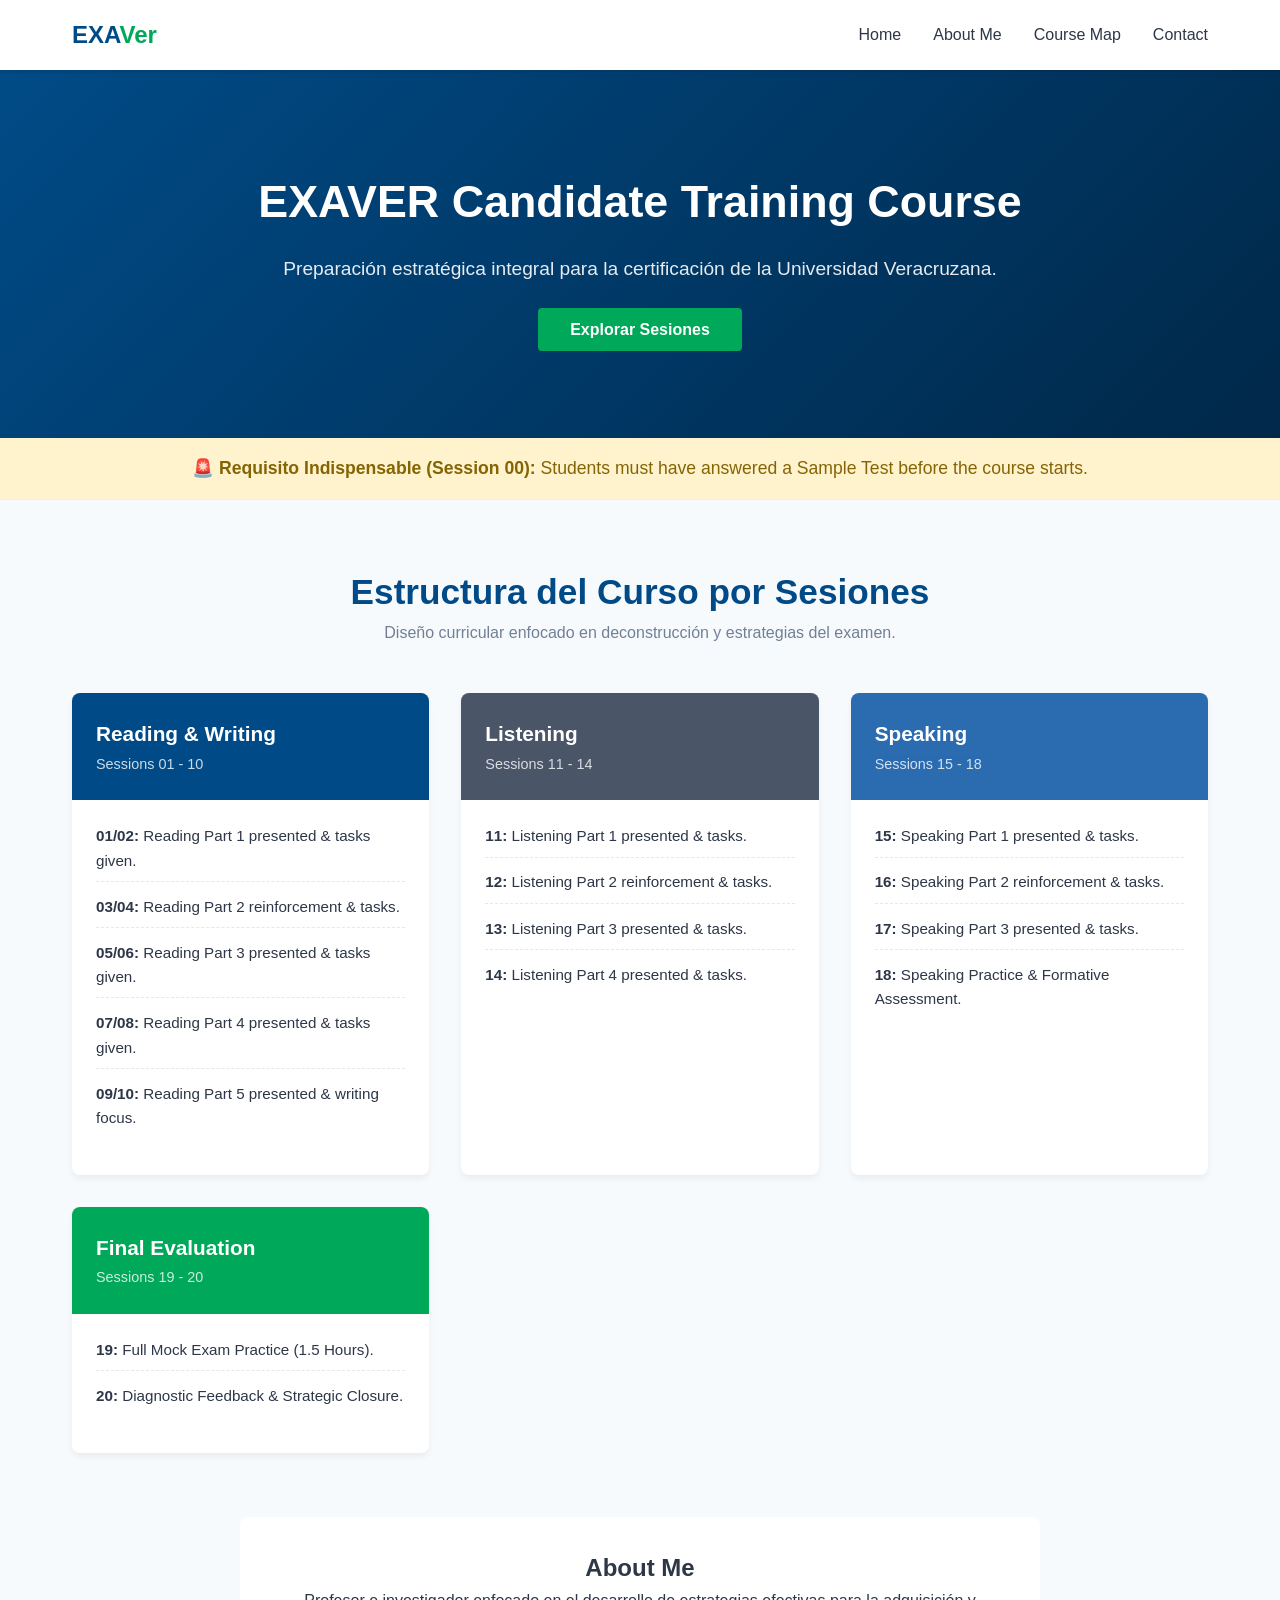
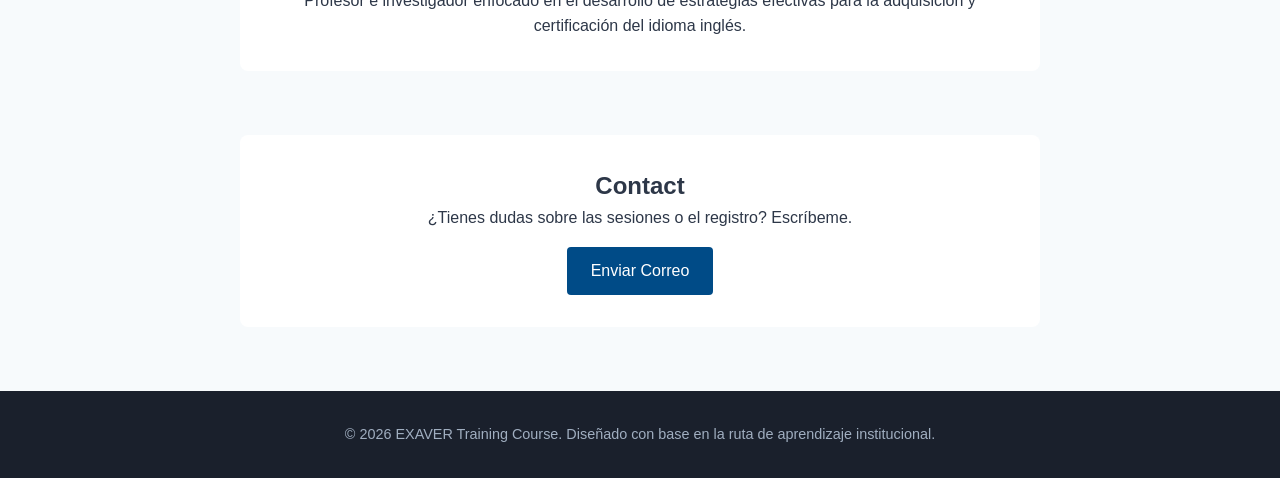
==== index.html @ 7bdf0242 "Add files via upload EXACT COURSE launch" ====
<!DOCTYPE html>
<html lang="es">
<head>
    <meta charset="UTF-8">
    <meta name="viewport" content="width=device-width, initial-scale=1.0">
    <title>EXAVER Candidate Training Course</title>
    <link rel="stylesheet" href="style.css">
</head>
<body>

    <header>
        <nav class="navbar">
            <div class="logo">EXA<span>Ver</span></div>
            <ul class="nav-links">
                <li><a href="#home">Home</a></li>
                <li><a href="#about">About Me</a></li>
                <li><a href="#course">Course Map</a></li>
                <li><a href="#contact">Contact</a></li>
            </ul>
        </nav>
    </header>

    <section id="home" class="hero-section">
        <div class="hero-content">
            <h1>EXAVER Candidate Training Course</h1>
            <p>Preparación estratégica integral para la certificación de la Universidad Veracruzana.</p>
            <a href="#course" class="btn">Explorar Sesiones</a>
        </div>
    </section>

    <section class="prerequisite-bar">
        <p><strong>🚨 Requisito Indispensable (Session 00):</strong> Students must have answered a Sample Test before the course starts.</p>
    </section>

    <section id="course" class="course-container">
        <h2>Estructura del Curso por Sesiones</h2>
        <p class="subtitle">Diseño curricular enfocado en deconstrucción y estrategias del examen.</p>

        <div class="modules-grid">
            
            <div class="module-card">
                <div class="module-header m-rw">
                    <h3>Reading & Writing</h3>
                    <span>Sessions 01 - 10</span>
                </div>
                <div class="module-body">
                    <ul>
                        <li><strong>01/02:</strong> Reading Part 1 presented & tasks given.</li>
                        <li><strong>03/04:</strong> Reading Part 2 reinforcement & tasks.</li>
                        <li><strong>05/06:</strong> Reading Part 3 presented & tasks given.</li>
                        <li><strong>07/08:</strong> Reading Part 4 presented & tasks given.</li>
                        <li><strong>09/10:</strong> Reading Part 5 presented & writing focus.</li>
                    </ul>
                </div>
            </div>

            <div class="module-card">
                <div class="module-header m-listening">
                    <h3>Listening</h3>
                    <span>Sessions 11 - 14</span>
                </div>
                <div class="module-body">
                    <ul>
                        <li><strong>11:</strong> Listening Part 1 presented & tasks.</li>
                        <li><strong>12:</strong> Listening Part 2 reinforcement & tasks.</li>
                        <li><strong>13:</strong> Listening Part 3 presented & tasks.</li>
                        <li><strong>14:</strong> Listening Part 4 presented & tasks.</li>
                    </ul>
                </div>
            </div>

            <div class="module-card">
                <div class="module-header m-speaking">
                    <h3>Speaking</h3>
                    <span>Sessions 15 - 18</span>
                </div>
                <div class="module-body">
                    <ul>
                        <li><strong>15:</strong> Speaking Part 1 presented & tasks.</li>
                        <li><strong>16:</strong> Speaking Part 2 reinforcement & tasks.</li>
                        <li><strong>17:</strong> Speaking Part 3 presented & tasks.</li>
                        <li><strong>18:</strong> Speaking Practice & Formative Assessment.</li>
                    </ul>
                </div>
            </div>

            <div class="module-card">
                <div class="module-header m-final">
                    <h3>Final Evaluation</h3>
                    <span>Sessions 19 - 20</span>
                </div>
                <div class="module-body">
                    <ul>
                        <li><strong>19:</strong> Full Mock Exam Practice (1.5 Hours).</li>
                        <li><strong>20:</strong> Diagnostic Feedback & Strategic Closure.</li>
                    </ul>
                </div>
            </div>

        </div>
    </section>

    <section id="about" class="about-section">
        <h2>About Me</h2>
        <p>Profesor e investigador enfocado en el desarrollo de estrategias efectivas para la adquisición y certificación del idioma inglés.</p>
    </section>

    <section id="contact" class="contact-section">
        <h2>Contact</h2>
        <p>¿Tienes dudas sobre las sesiones o el registro? Escríbeme.</p>
        <a href="mailto:tu-correo@uv.mx" class="btn-contact">Enviar Correo</a>
    </section>

    <footer>
        <p>&copy; 2026 EXAVER Training Course. Diseñado con base en la ruta de aprendizaje institucional.</p>
    </footer>

</body>
</html>
---- style.css ----
/* Variables de Color e Identidad */
:root {
    --exaver-blue: #004B87; /* Azul institucional */
    --exaver-green: #00A859; /* Verde de éxito/certificación */
    --dark-text: #2d3748;
    --light-bg: #f7fafc;
    --white: #ffffff;
}

* {
    margin: 0;
    padding: 0;
    box-sizing: border-box;
    font-family: 'Segoe UI', Tahoma, Geneva, Verdana, sans-serif;
}

body {
    background-color: var(--light-bg);
    color: var(--dark-text);
    line-height: 1.6;
}

/* Barra de Navegación */
header {
    background-color: var(--white);
    box-shadow: 0 2px 4px rgba(0,0,0,0.1);
    position: sticky;
    top: 0;
    z-index: 1000;
}

.navbar {
    display: flex;
    justify-content: space-between;
    align-items: center;
    max-width: 1200px;
    margin: 0 auto;
    padding: 1rem 2rem;
}

.logo {
    font-size: 1.5rem;
    font-weight: bold;
    color: var(--exaver-blue);
}

.logo span {
    color: var(--exaver-green);
}

.nav-links {
    display: flex;
    list-style: none;
    gap: 2rem;
}

.nav-links a {
    text-decoration: none;
    color: var(--dark-text);
    font-weight: 500;
    transition: color 0.3s;
}

.nav-links a:hover {
    color: var(--exaver-blue);
}

/* Hero Section */
.hero-section {
    background: linear-gradient(135deg, var(--exaver-blue) 0%, #002849 100%);
    color: var(--white);
    padding: 6rem 2rem;
    text-align: center;
}

.hero-content h1 {
    font-size: 2.8rem;
    margin-bottom: 1rem;
}

.hero-content p {
    font-size: 1.2rem;
    margin-bottom: 2rem;
    opacity: 0.9;
}

.btn {
    background-color: var(--exaver-green);
    color: var(--white);
    padding: 0.8rem 2rem;
    text-decoration: none;
    border-radius: 4px;
    font-weight: bold;
    transition: background 0.3s;
}

.btn:hover {
    background-color: #008244;
}

/* Barra de Prerrequisito (Session 00) */
.prerequisite-bar {
    background-color: #fff3cd;
    color: #856404;
    text-align: center;
    padding: 1rem;
    font-size: 1.1rem;
    border-bottom: 1px solid #ffeeba;
}

/* Contenedor del Curso y Cards */
.course-container {
    max-width: 1200px;
    margin: 4rem auto;
    padding: 0 2rem;
}

.course-container h2 {
    text-align: center;
    color: var(--exaver-blue);
    font-size: 2.2rem;
}

.subtitle {
    text-align: center;
    color: #718096;
    margin-bottom: 3rem;
}

.modules-grid {
    display: grid;
    grid-template-columns: repeat(auto-fit, minmax(280px, 1fr));
    gap: 2rem;
}

.module-card {
    background: var(--white);
    border-radius: 8px;
    box-shadow: 0 4px 6px rgba(0,0,0,0.05);
    overflow: hidden;
    transition: transform 0.3s;
}

.module-card:hover {
    transform: translateY(-5px);
}

.module-header {
    padding: 1.5rem;
    color: var(--white);
}

.module-header h3 {
    font-size: 1.3rem;
}

.module-header span {
    font-size: 0.9rem;
    opacity: 0.8;
}

/* Colores Dinámicos de Cabecera basados en la estructura */
.m-rw { background-color: var(--exaver-blue); }
.m-listening { background-color: #4A5568; }
.m-speaking { background-color: #2B6CB0; }
.m-final { background-color: var(--exaver-green); }

.module-body {
    padding: 1.5rem;
}

.module-body ul {
    list-style: none;
}

.module-body li {
    margin-bottom: 0.8rem;
    font-size: 0.95rem;
    border-bottom: 1px dashed #e2e8f0;
    padding-bottom: 0.5rem;
}

.module-body li:last-child {
    border-bottom: none;
}

/* Secciones Adicionales */
.about-section, .contact-section {
    max-width: 800px;
    margin: 4rem auto;
    padding: 2rem;
    text-align: center;
    background: var(--white);
    border-radius: 8px;
}

.btn-contact {
    display: inline-block;
    margin-top: 1rem;
    background-color: var(--exaver-blue);
    color: var(--white);
    padding: 0.7rem 1.5rem;
    text-decoration: none;
    border-radius: 4px;
}

footer {
    text-align: center;
    padding: 2rem;
    background-color: #1a202c;
    color: #a0aec0;
    font-size: 0.9rem;
    margin-top: 4rem;
}
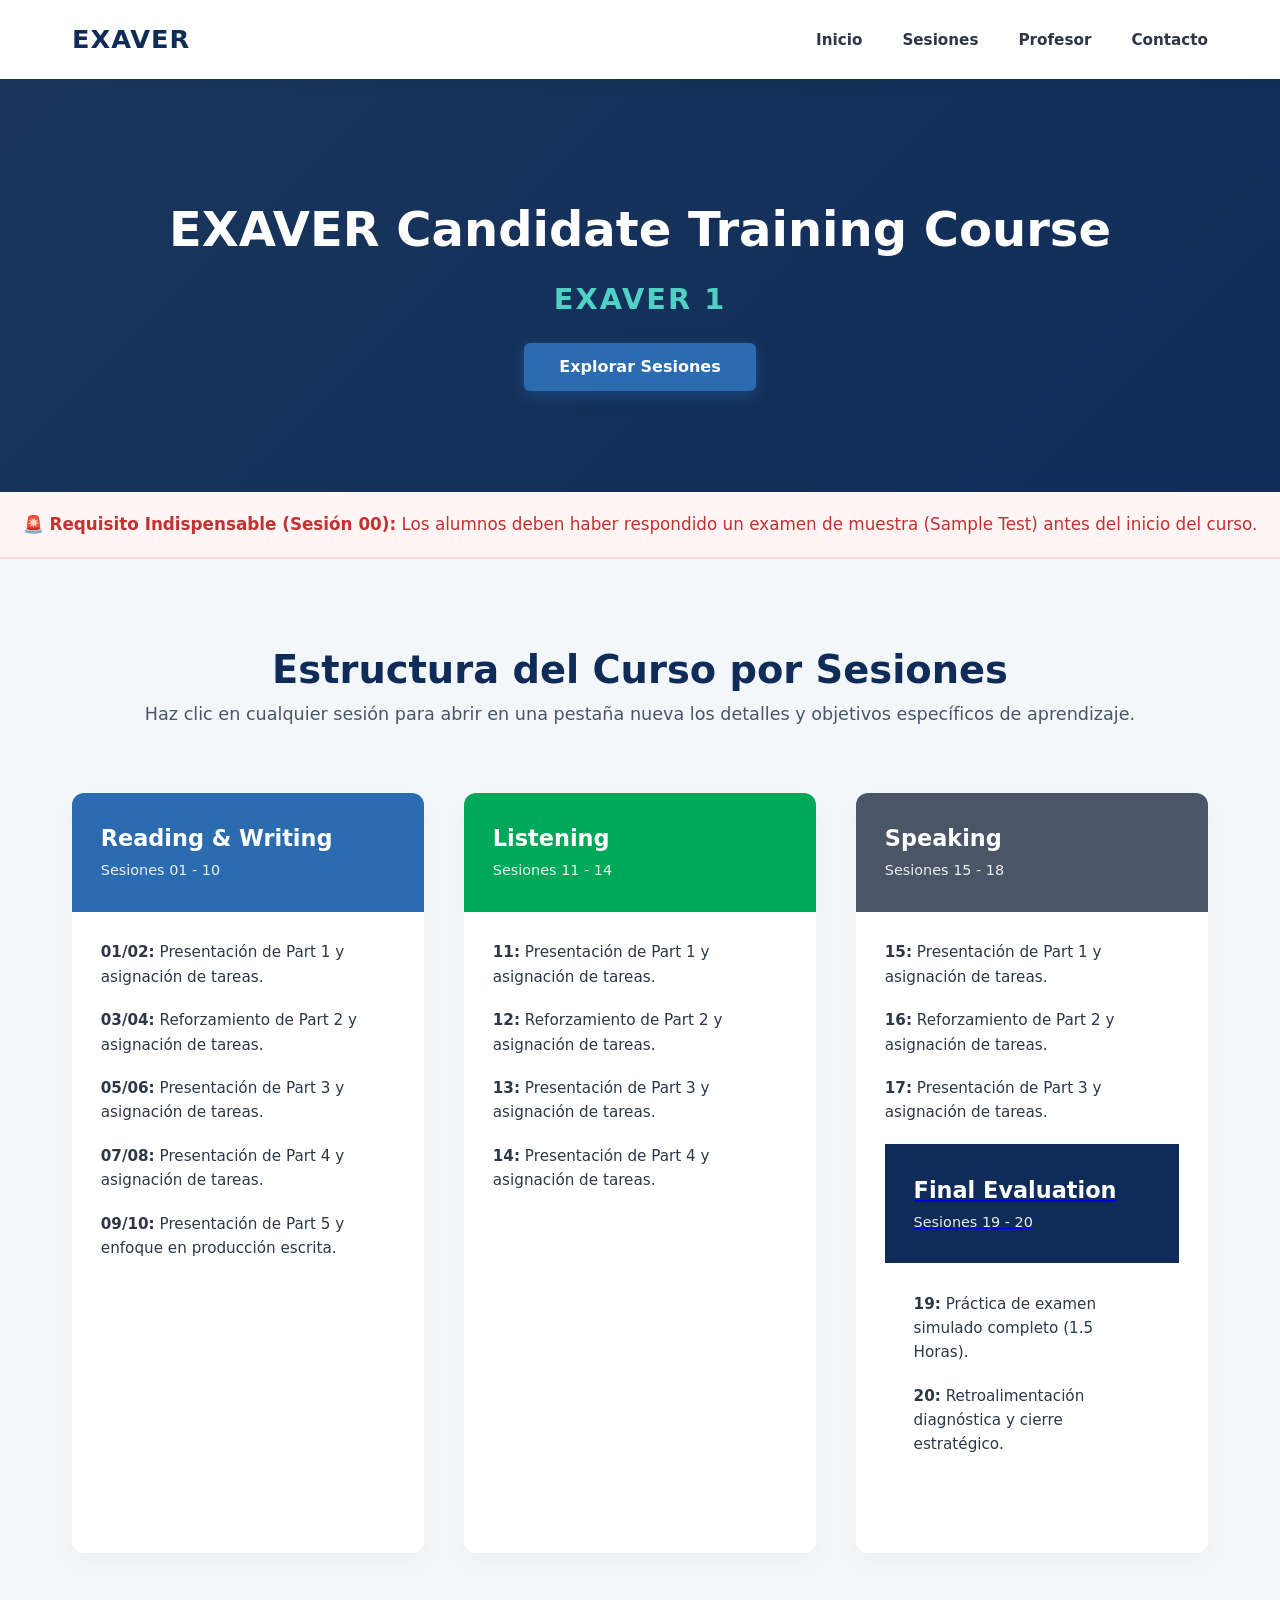
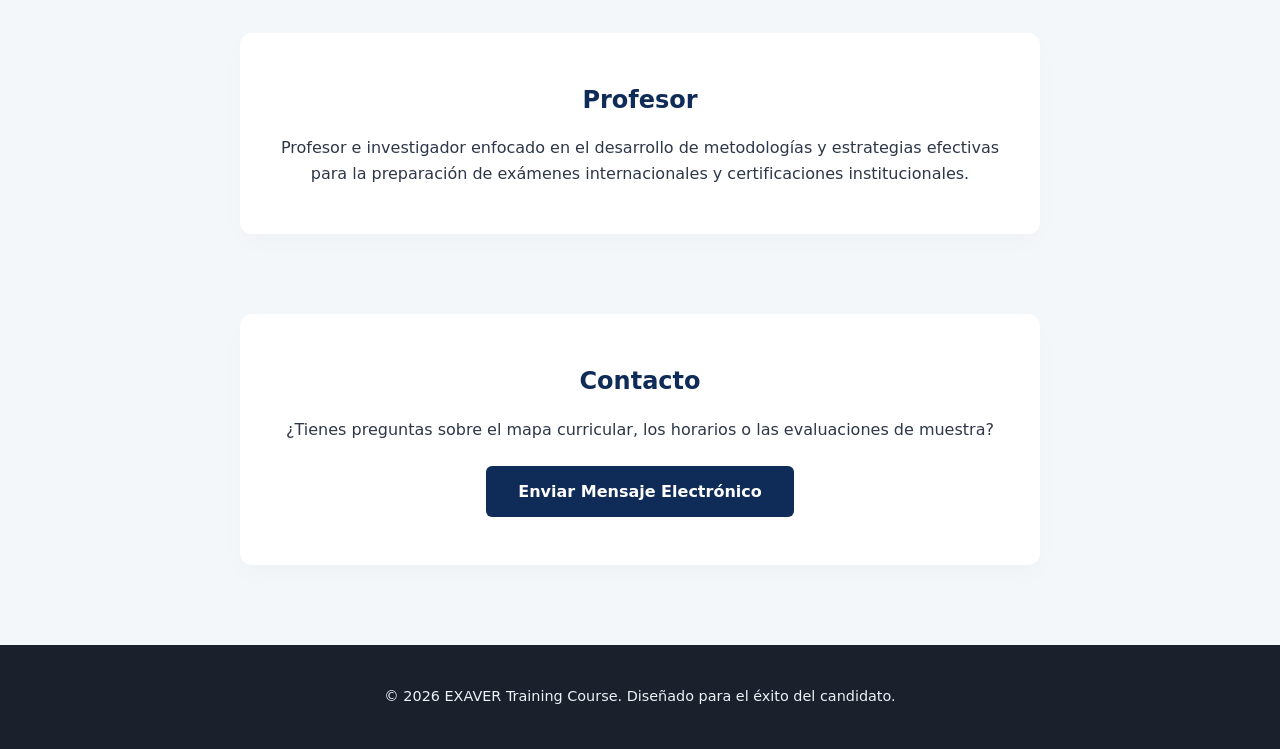
==== commit b994d584: "Add files via upload" ====
--- a/index.html
+++ b/index.html
@@ -3,117 +3,185 @@
 <head>
     <meta charset="UTF-8">
     <meta name="viewport" content="width=device-width, initial-scale=1.0">
-    <title>EXAVER Candidate Training Course</title>
+    <title>EXAVER 1 Candidate Training Course</title>
     <link rel="stylesheet" href="style.css">
 </head>
 <body>
 
+    <!-- 1. Nombre EXAVER en mayúsculas y 2. Orden de botones de acción solicitado -->
     <header>
         <nav class="navbar">
-            <div class="logo">EXA<span>Ver</span></div>
+            <div class="logo">EXAVER</div>
             <ul class="nav-links">
-                <li><a href="#home">Home</a></li>
-                <li><a href="#about">About Me</a></li>
-                <li><a href="#course">Course Map</a></li>
-                <li><a href="#contact">Contact</a></li>
+                <li><a href="#home">Inicio</a></li>
+                <li><a href="#course">Sesiones</a></li>
+                <li><a href="#about">Profesor</a></li>
+                <li><a href="#contact">Contacto</a></li>
             </ul>
         </nav>
     </header>
 
-    <section id="home" class="hero-section">
-        <div class="hero-content">
-            <h1>EXAVER Candidate Training Course</h1>
-            <p>Preparación estratégica integral para la certificación de la Universidad Veracruzana.</p>
-            <a href="#course" class="btn">Explorar Sesiones</a>
-        </div>
-    </section>
+    <div id="main-content">
+        <!-- 3. Cambio de leyenda por "EXAVER 1" -->
+        <section id="home" class="hero-section">
+            <div class="hero-content">
+                <h1>EXAVER Candidate Training Course</h1>
+                <p class="tagline">EXAVER 1</p>
+                <a href="#course" class="btn">Explorar Sesiones</a>
+            </div>
+        </section>
 
-    <section class="prerequisite-bar">
-        <p><strong>🚨 Requisito Indispensable (Session 00):</strong> Students must have answered a Sample Test before the course starts.</p>
-    </section>
+        <!-- 4. Leyenda de Requisito Indispensable completamente en español -->
+        <section class="prerequisite-bar">
+            <div class="container">
+                <p><strong>🚨 Requisito Indispensable (Sesión 00):</strong> Los alumnos deben haber respondido un examen de muestra (Sample Test) antes del inicio del curso.</p>
+            </div>
+        </section>
 
-    <section id="course" class="course-container">
-        <h2>Estructura del Curso por Sesiones</h2>
-        <p class="subtitle">Diseño curricular enfocado en deconstrucción y estrategias del examen.</p>
+        <!-- 5. Información en español manteniendo habilidades en inglés -->
+        <section id="course" class="course-container">
+            <h2>Estructura del Curso por Sesiones</h2>
+            <p class="subtitle">Haz clic en cualquier sesión para abrir en una pestaña nueva los detalles y objetivos específicos de aprendizaje.</p>
 
-        <div class="modules-grid">
+            <div class="modules-grid">
+                
+                <!-- Módulo 1: Reading & Writing (7. Azul de Speaking) -->
+                <div class="module-card">
+                    <div class="module-header m-rw">
+                        <h3>Reading & Writing</h3>
+                        <span>Sesiones 01 - 10</span>
+                    </div>
+                    <div class="module-body">
+                        <ul>
+                            <li><a href="?sesion=1_2" target="_blank" class="session-link"><strong>01/02:</strong> Presentación de Part 1 y asignación de tareas.</a></li>
+                            <li><a href="?sesion=3_4" target="_blank" class="session-link"><strong>03/04:</strong> Reforzamiento de Part 2 y asignación de tareas.</a></li>
+                            <li><a href="?sesion=5_6" target="_blank" class="session-link"><strong>05/06:</strong> Presentación de Part 3 y asignación de tareas.</a></li>
+                            <li><a href="?sesion=7_8" target="_blank" class="session-link"><strong>07/08:</strong> Presentación de Part 4 y asignación de tareas.</a></li>
+                            <li><a href="?sesion=9_10" target="_blank" class="session-link"><strong>09/10:</strong> Presentación de Part 5 y enfoque en producción escrita.</a></li>
+                        </ul>
+                    </div>
+                </div>
+
+                <!-- Módulo 2: Listening (7. Verde de Final Evaluation) -->
+                <div class="module-card">
+                    <div class="module-header m-listening">
+                        <h3>Listening</h3>
+                        <span>Sesiones 11 - 14</span>
+                    </div>
+                    <div class="module-body">
+                        <ul>
+                            <li><a href="?sesion=11" target="_blank" class="session-link"><strong>11:</strong> Presentación de Part 1 y asignación de tareas.</a></li>
+                            <li><a href="?sesion=12" target="_blank" class="session-link"><strong>12:</strong> Reforzamiento de Part 2 y asignación de tareas.</a></li>
+                            <li><a href="?sesion=13" target="_blank" class="session-link"><strong>13:</strong> Presentación de Part 3 y asignación de tareas.</a></li>
+                            <li><a href="?sesion=14" target="_blank" class="session-link"><strong>14:</strong> Presentación de Part 4 y asignación de tareas.</a></li>
+                        </ul>
+                    </div>
+                </div>
+
+                <!-- Módulo 3: Speaking (Gris Oscuro Balanceado) -->
+                <div class="module-card">
+                    <div class="module-header m-speaking">
+                        <h3>Speaking</h3>
+                        <span>Sesiones 15 - 18</span>
+                    </div>
+                    <div class="module-body">
+                        <ul>
+                            <li><a href="?sesion=15" target="_blank" class="session-link"><strong>15:</strong> Presentación de Part 1 y asignación de tareas.</a></li>
+                            <li><a href="?sesion=16" target="_blank" class="session-link"><strong>16:</strong> Reforzamiento de Part 2 y asignación de tareas.</a></li>
+                            <li><a href="?sesion=17" target="_blank" class="session-link"><strong>17:</strong> Presentación de Part 3 y asignación de tareas.</a></li>
+                            <li><a href="?sesion=18:</strong> Práctica de Speaking y evaluación formativa.</a></li>
+                        </ul>
+                    </div>
+                </div>
+
+                <!-- Módulo 4: Final Evaluation (Azul Marino Corporativo) -->
+                <div class="module-card">
+                    <div class="module-header m-final">
+                        <h3>Final Evaluation</h3>
+                        <span>Sesiones 19 - 20</span>
+                    </div>
+                    <div class="module-body">
+                        <ul>
+                            <li><a href="?sesion=19" target="_blank" class="session-link"><strong>19:</strong> Práctica de examen simulado completo (1.5 Horas).</a></li>
+                            <li><a href="?sesion=20" target="_blank" class="session-link"><strong>20:</strong> Retroalimentación diagnóstica y cierre estratégico.</a></li>
+                        </ul>
+                    </div>
+                </div>
+
+            </div>
+        </section>
+
+        <!-- Sección Profesor -->
+        <section id="about" class="about-section">
+            <h2>Profesor</h2>
+            <p>Profesor e investigador enfocado en el desarrollo de metodologías y estrategias efectivas para la preparación de exámenes internacionales y certificaciones institucionales.</p>
+        </section>
+
+        <!-- Sección de Contacto -->
+        <section id="contact" class="contact-section">
+            <h2>Contacto</h2>
+            <p>¿Tienes preguntas sobre el mapa curricular, los horarios o las evaluaciones de muestra?</p>
+            <a href="mailto:tu-correo@uv.mx" class="btn-contact">Enviar Mensaje Electrónico</a>
+        </section>
+
+        <footer>
+            <p>&copy; 2026 EXAVER Training Course. Diseñado para el éxito del candidato.</p>
+        </footer>
+    </div>
+
+    <!-- 6 y 8. Lógica dinámica interactiva para ventanas secundarias de las sesiones -->
+    <script>
+        const mapaDetalles = {
+            "1_2": { modulo: "Reading & Writing", titulo: "Sesiones 01 & 02: Reading Part 1 – Comprensión Global y Señalizaciones", foco: "Análisis de textos cortos del mundo real (avisos, correos, mensajes).", objetivos: ["Identificar el propósito comunicativo y el contexto de los textos de manera rápida.", "Aprender mecánicas de descarte analizando por qué los 'distractores' semánticos parecen correctos."], tareas: "Ejercicios interactivos de mapeo de sinónimos y emparejamiento contextual." },
+            "3_4": { modulo: "Reading & Writing", titulo: "Sesiones 03 & 04: Reading Part 2 – Emparejamiento de Textos y Cohesión", foco: "Conectar descripciones cortas con perfiles de candidatos o bases de información.", objetivos: ["Dominar el escaneo rápido (skimming y scanning) bajo restricciones de tiempo crítico.", "Aislar palabras clave en perfiles complejos para aplicar técnicas de exclusión rápida."], tareas: "Prácticas intensivas de emparejamiento negativo bajo reloj." },
+            "5_6": { modulo: "Reading & Writing", titulo: "Sesiones 05 & 06: Reading Part 3 – Rellenado de Espacios Estructurales", foco: "Procesamiento de textos largos con oraciones o palabras faltantes (Cloze).", objetivos: ["Entender la cohesión gramatical usando palabras de referencia (pronombres, conectores).", "Aprender a justificar la selección de una respuesta analizando los contextos previos y posteriores."], tareas: "Análisis gramatical antes y después del espacio asignado en muestras." },
+            "7_8": { modulo: "Reading & Writing", titulo: "Sesiones 07 & 08: Reading Part 4 – Comprensión Detallada y Lexical Cloze", foco: "Textos de comprensión profunda enfocados en actitudes, opiniones y estructuras líricas.", objetivos: ["Diferenciar de manera precisa entre hechos explícitos y opiniones implícitas del autor.", "Localizar evidencias en el texto para validar opciones múltiples."], tareas: "Búsqueda interactiva de líneas de evidencia textual." },
+            "9_10": { modulo: "Reading & Writing", titulo: "Sesiones 09 & 10: Reading Part 5 y Producción de Escritura", foco: "Transición del procesamiento pasivo a la generación activa de correos, cartas o ensayos cortos.", objetivos: ["Dominar la rúbrica oficial de EXAVER: Cumplimiento de Tarea, Organización y Recursos Léxicos.", "Estructurar plantillas fijas tanto para contextos de producción formal como informal."], tareas: "Calificación simulada interactiva utilizando textos modelo." },
+            "11": { modulo: "Listening", titulo: "Sesión 11: Listening Part 1 – Información Discreta y Monólogos Cortos", foco: "Identificación de datos específicos (horas, precios, ubicaciones) en audios independientes.", objetivos: ["Manejar el estrés acústico inicial durante la prueba.", "Evitar errores de selección temprana causados por las correcciones en vivo de los hablantes."], tareas: "Simulación de audios con trampas informativas integradas." },
+            "12": { modulo: "Listening", titulo: "Sesión 12: Listening Part 2 – Completado de Frases y Notas", foco: "Rellenar resúmenes u hojas de notas a partir de un monólogo o entrevista larga.", objetivos: ["Predecir categorías gramaticales (sustantivos, números, verbos) antes de que el audio inicie.", "Verificar precisiones fonológicas críticas en terminaciones plurales o de tiempo."], tareas: "Predicción de partes de la oración en notas de muestra." },
+            "13": { modulo: "Listening", titulo: "Sesión 13: Listening Part 3 – Emparejamiento de Múltiples Hablantes", foco: "Escuchar monólogos cortos donde diferentes personas opinan sobre un tema en común.", objetivos: ["Identificar la actitud, el estado de ánimo y sinónimos de sentimientos abstractos.", "Superar el uso de vocabulario literal para enfocarse en la intención discursiva."], tareas: "Mapeo tonal de expresiones y modismos comunes del examen." },
+            "14": { modulo: "Listening", titulo: "Sesión 14: Listening Part 4 – Seguimiento de Conversaciones Extendidas", foco: "Entrevistas largas que requieren rastrear un flujo continuo de ideas u opiniones.", objetivos: ["Mantener la concentración mental sostenida durante audios de 4 a 5 minutos continuos.", "Detectar marcadores de transición de voz que indican el avance a la siguiente pregunta."], tareas: "Práctica dirigida utilizando indicadores de cambio discursivo." },
+            "15": { modulo: "Speaking", titulo: "Sesión 15: Speaking Part 1 – Entrevista Personal e Interacción Social", foco: "Respuestas ágiles a preguntas directas del examinador sobre rutinas, metas y estudios.", objetivos: ["Superar las respuestas automatizadas de una sola palabra.", "Desarrollar la fórmula estructural de responder, justificar y dar un ejemplo anecdótico."], tareas: "Prácticas en parejas para la extensión natural del discurso oral." },
+            "16": { modulo: "Speaking", titulo: "Sesión 16: Speaking Part 2 – Tarea Colaborativa Dinámica", foco: "Escenarios interactivos evaluados en parejas utilizando estímulos visuales.", objetivos: ["Dominar la gestión de turnos de habla e interrupción formal y cortés.", "Garantizar una distribución equitativa del tiempo con el compañero asignado."], tareas: "Ejercicios prácticos con la técnica de diálogo de ida y vuelta continua." },
+            "17": { modulo: "Speaking", titulo: "Sesión 17: Speaking Part 3 – Turno Individual Extendido", foco: "Producción continua e independiente describiendo temáticas específicas sin asistencia.", objetivos: ["Aprender a estructurar un mini-monólogo ordenado usando conectores lógicos.", "Resolver lagunas de vocabulario técnico mediante la paráfrasis sin recurrir al español."], tareas: "Entrenamiento dinámico de circunloquios (explicar un concepto sin decir su nombre)." },
+            "18": { modulo: "Speaking", titulo: "Sesión 18: Simulación Completa y Evaluación Formativa", foco: "Simulacros de examen oral con tiempos rigurosos y criterios de evaluación reales.", objetivos: ["Adaptar el lenguaje corporal y el manejo del estrés al ambiente físico del aula de examen.", "Aprender a co-evaluar usando listas de control simplificadas de la rúbrica."], tareas: "Sesiones de auditoría cruzada con roles alternados de examinador/candidato." },
+            "19": { modulo: "Final Evaluation", titulo: "Sesión 19: Simulación Real de Examen (1.5 Horas)", foco: "Práctica masiva integrada bajo condiciones e intervalos estrictos oficiales.", objetivos: ["Medir la resistencia cognitiva ante la fatiga del examen real.", "Calibrar los tiempos individuales destinados al llenado final de las hojas de respuestas."], tareas: "Aplicación controlada y cronometrada del instrumento de evaluación final." },
+            "20": { modulo: "Final Evaluation", titulo: "Sesión 20: Análisis Diagnóstico y Cierre Estratégico", foco: "Revisión pormenorizada de los datos del simulacro general y tendencias de error.", objetivos: ["Identificar patrones de errores sistemáticos para corregirlos conscientemente.", "Consolidar la seguridad del candidato mediante planes finales personalizados de administración del tiempo."], tareas: "Elaboración del plan personal de prevención de errores en el examen." }
+        };
+
+        const params = new URLSearchParams(window.location.search);
+        const sesionId = params.get('sesion');
+
+        if (sesionId && mapaDetalles[sesionId]) {
+            const data = mapaDetalles[sesionId];
+            document.title = `Detalles - ${data.titulo}`;
             
-            <div class="module-card">
-                <div class="module-header m-rw">
-                    <h3>Reading & Writing</h3>
-                    <span>Sessions 01 - 10</span>
+            let objetivosHtml = "";
+            data.objetivos.forEach(obj => { objetivosHtml += `<li>${obj}</li>`; });
+
+            document.body.innerHTML = `
+                <div class="session-detail-view animate-fade">
+                    <div class="detail-card">
+                        <span class="detail-badge">${data.modulo}</span>
+                        <h1>${data.titulo}</h1>
+                        <hr>
+                        <div class="detail-section">
+                            <h3>🎯 Foco de la Sesión:</h3>
+                            <p>${data.foco}</p>
+                        </div>
+                        <div class="detail-section">
+                            <h3>🚀 Objetivos Críticos:</h3>
+                            <ul>${objetivosHtml}</ul>
+                        </div>
+                        <div class="detail-section">
+                            <h3>📝 Trabajo Práctico / Tareas:</h3>
+                            <p>${data.tareas}</p>
+                        </div>
+                        <button onclick="window.close()" class="btn-close">Cerrar Ventana</button>
+                    </div>
                 </div>
-                <div class="module-body">
-                    <ul>
-                        <li><strong>01/02:</strong> Reading Part 1 presented & tasks given.</li>
-                        <li><strong>03/04:</strong> Reading Part 2 reinforcement & tasks.</li>
-                        <li><strong>05/06:</strong> Reading Part 3 presented & tasks given.</li>
-                        <li><strong>07/08:</strong> Reading Part 4 presented & tasks given.</li>
-                        <li><strong>09/10:</strong> Reading Part 5 presented & writing focus.</li>
-                    </ul>
-                </div>
-            </div>
-
-            <div class="module-card">
-                <div class="module-header m-listening">
-                    <h3>Listening</h3>
-                    <span>Sessions 11 - 14</span>
-                </div>
-                <div class="module-body">
-                    <ul>
-                        <li><strong>11:</strong> Listening Part 1 presented & tasks.</li>
-                        <li><strong>12:</strong> Listening Part 2 reinforcement & tasks.</li>
-                        <li><strong>13:</strong> Listening Part 3 presented & tasks.</li>
-                        <li><strong>14:</strong> Listening Part 4 presented & tasks.</li>
-                    </ul>
-                </div>
-            </div>
-
-            <div class="module-card">
-                <div class="module-header m-speaking">
-                    <h3>Speaking</h3>
-                    <span>Sessions 15 - 18</span>
-                </div>
-                <div class="module-body">
-                    <ul>
-                        <li><strong>15:</strong> Speaking Part 1 presented & tasks.</li>
-                        <li><strong>16:</strong> Speaking Part 2 reinforcement & tasks.</li>
-                        <li><strong>17:</strong> Speaking Part 3 presented & tasks.</li>
-                        <li><strong>18:</strong> Speaking Practice & Formative Assessment.</li>
-                    </ul>
-                </div>
-            </div>
-
-            <div class="module-card">
-                <div class="module-header m-final">
-                    <h3>Final Evaluation</h3>
-                    <span>Sessions 19 - 20</span>
-                </div>
-                <div class="module-body">
-                    <ul>
-                        <li><strong>19:</strong> Full Mock Exam Practice (1.5 Hours).</li>
-                        <li><strong>20:</strong> Diagnostic Feedback & Strategic Closure.</li>
-                    </ul>
-                </div>
-            </div>
-
-        </div>
-    </section>
-
-    <section id="about" class="about-section">
-        <h2>About Me</h2>
-        <p>Profesor e investigador enfocado en el desarrollo de estrategias efectivas para la adquisición y certificación del idioma inglés.</p>
-    </section>
-
-    <section id="contact" class="contact-section">
-        <h2>Contact</h2>
-        <p>¿Tienes dudas sobre las sesiones o el registro? Escríbeme.</p>
-        <a href="mailto:tu-correo@uv.mx" class="btn-contact">Enviar Correo</a>
-    </section>
-
-    <footer>
-        <p>&copy; 2026 EXAVER Training Course. Diseñado con base en la ruta de aprendizaje institucional.</p>
-    </footer>
-
+            `;
+        }
+    </script>
 </body>
 </html>
--- a/style.css
+++ b/style.css
@@ -1,9 +1,13 @@
-/* Variables de Color e Identidad */
 :root {
-    --exaver-blue: #004B87; /* Azul institucional */
-    --exaver-green: #00A859; /* Verde de éxito/certificación */
+    /* 7. Reconfiguración de Colores Solicitada */
+    --exaver-blue: #2B6CB0;     /* El azul dinámico original de Speaking, ahora en R&W */
+    --exaver-green: #00A859;    /* El verde vibrante original de Final, ahora en Listening */
+    
+    --speaking-gray: #4A5568;   /* Gris balanceado para Speaking */
+    --final-navy: #0F2C59;      /* Azul marino corporativo y elegante para el Cierre */
+    
     --dark-text: #2d3748;
-    --light-bg: #f7fafc;
+    --light-bg: #f3f7fa;
     --white: #ffffff;
 }
 
@@ -11,7 +15,7 @@
     margin: 0;
     padding: 0;
     box-sizing: border-box;
-    font-family: 'Segoe UI', Tahoma, Geneva, Verdana, sans-serif;
+    font-family: 'Segoe UI', system-ui, -apple-system, sans-serif;
 }
 
 body {
@@ -20,10 +24,10 @@
     line-height: 1.6;
 }
 
-/* Barra de Navegación */
+/* Navegación */
 header {
     background-color: var(--white);
-    box-shadow: 0 2px 4px rgba(0,0,0,0.1);
+    box-shadow: 0 4px 12px rgba(0,0,0,0.05);
     position: sticky;
     top: 0;
     z-index: 1000;
@@ -35,30 +39,29 @@
     align-items: center;
     max-width: 1200px;
     margin: 0 auto;
-    padding: 1rem 2rem;
-}
-
+    padding: 1.2rem 2rem;
+}
+
+/* 1. Nombre en mayúsculas completas */
 .logo {
-    font-size: 1.5rem;
-    font-weight: bold;
-    color: var(--exaver-blue);
-}
-
-.logo span {
-    color: var(--exaver-green);
+    font-size: 1.6rem;
+    font-weight: 800;
+    color: var(--final-navy);
+    letter-spacing: 1px;
 }
 
 .nav-links {
     display: flex;
     list-style: none;
-    gap: 2rem;
+    gap: 2.5rem;
 }
 
 .nav-links a {
     text-decoration: none;
     color: var(--dark-text);
-    font-weight: 500;
-    transition: color 0.3s;
+    font-weight: 600;
+    font-size: 0.95rem;
+    transition: color 0.2s ease;
 }
 
 .nav-links a:hover {
@@ -67,106 +70,119 @@
 
 /* Hero Section */
 .hero-section {
-    background: linear-gradient(135deg, var(--exaver-blue) 0%, #002849 100%);
-    color: var(--white);
-    padding: 6rem 2rem;
+    background: linear-gradient(135deg, #1A365D 0%, var(--final-navy) 100%);
+    color: var(--white);
+    padding: 7rem 2rem;
     text-align: center;
 }
 
 .hero-content h1 {
-    font-size: 2.8rem;
-    margin-bottom: 1rem;
-}
-
-.hero-content p {
-    font-size: 1.2rem;
+    font-size: 3rem;
+    font-weight: 800;
+    margin-bottom: 0.5rem;
+}
+
+/* 3. Estilo destacado para EXAVER 1 */
+.tagline {
+    font-size: 1.8rem;
+    font-weight: 700;
+    color: #4FD1C5;
     margin-bottom: 2rem;
-    opacity: 0.9;
+    letter-spacing: 2px;
 }
 
 .btn {
-    background-color: var(--exaver-green);
-    color: var(--white);
-    padding: 0.8rem 2rem;
+    background-color: var(--exaver-blue);
+    color: var(--white);
+    padding: 0.9rem 2.2rem;
     text-decoration: none;
-    border-radius: 4px;
-    font-weight: bold;
-    transition: background 0.3s;
+    border-radius: 6px;
+    font-weight: 700;
+    box-shadow: 0 4px 14px rgba(43, 108, 176, 0.4);
+    transition: all 0.3s ease;
 }
 
 .btn:hover {
-    background-color: #008244;
-}
-
-/* Barra de Prerrequisito (Session 00) */
+    transform: translateY(-2px);
+    box-shadow: 0 6px 20px rgba(43, 108, 176, 0.6);
+}
+
+/* 4. Barra de Prerrequisito en español */
 .prerequisite-bar {
-    background-color: #fff3cd;
-    color: #856404;
-    text-align: center;
-    padding: 1rem;
-    font-size: 1.1rem;
-    border-bottom: 1px solid #ffeeba;
-}
-
-/* Contenedor del Curso y Cards */
+    background-color: #FFF5F5;
+    color: #C53030;
+    text-align: center;
+    padding: 1.2rem 1rem;
+    font-size: 1.05rem;
+    font-weight: 500;
+    border-bottom: 2px solid #FED7D7;
+}
+
+/* Contenedor e Interactividad de Tarjetas */
 .course-container {
     max-width: 1200px;
-    margin: 4rem auto;
+    margin: 5rem auto;
     padding: 0 2rem;
 }
 
 .course-container h2 {
     text-align: center;
-    color: var(--exaver-blue);
-    font-size: 2.2rem;
+    color: var(--final-navy);
+    font-size: 2.4rem;
+    font-weight: 800;
 }
 
 .subtitle {
     text-align: center;
-    color: #718096;
-    margin-bottom: 3rem;
+    color: #4A5568;
+    margin-bottom: 4rem;
+    font-size: 1.1rem;
 }
 
 .modules-grid {
     display: grid;
     grid-template-columns: repeat(auto-fit, minmax(280px, 1fr));
-    gap: 2rem;
+    gap: 2.5rem;
 }
 
 .module-card {
     background: var(--white);
-    border-radius: 8px;
-    box-shadow: 0 4px 6px rgba(0,0,0,0.05);
+    border-radius: 12px;
+    box-shadow: 0 10px 25px rgba(0,0,0,0.03);
     overflow: hidden;
-    transition: transform 0.3s;
-}
-
+    transition: all 0.3s cubic-bezier(0.165, 0.84, 0.44, 1);
+}
+
+/* 8. Dinamismo visual al pasar el cursor */
 .module-card:hover {
-    transform: translateY(-5px);
+    transform: translateY(-8px);
+    box-shadow: 0 20px 35px rgba(0,0,0,0.07);
 }
 
 .module-header {
-    padding: 1.5rem;
+    padding: 1.8rem;
     color: var(--white);
 }
 
 .module-header h3 {
-    font-size: 1.3rem;
+    font-size: 1.4rem;
+    font-weight: 700;
 }
 
 .module-header span {
     font-size: 0.9rem;
-    opacity: 0.8;
-}
-
-/* Colores Dinámicos de Cabecera basados en la estructura */
+    opacity: 0.9;
+    font-weight: 500;
+}
+
+/* Asignaciones de color solicitadas */
 .m-rw { background-color: var(--exaver-blue); }
-.m-listening { background-color: #4A5568; }
-.m-speaking { background-color: #2B6CB0; }
-.m-final { background-color: var(--exaver-green); }
+.m-listening { background-color: var(--exaver-green); }
+.m-speaking { background-color: var(--speaking-gray); }
+.m-final { background-color: var(--final-navy); }
 
 .module-body {
-    padding: 1.5rem;
+    padding: 1.8rem;
 }
 
 .module-body ul {
@@ -174,41 +190,155 @@
 }
 
 .module-body li {
-    margin-bottom: 0.8rem;
+    margin-bottom: 1.2rem;
+}
+
+.session-link {
+    text-decoration: none;
+    color: var(--dark-text);
     font-size: 0.95rem;
-    border-bottom: 1px dashed #e2e8f0;
-    padding-bottom: 0.5rem;
-}
-
-.module-body li:last-child {
-    border-bottom: none;
+    display: block;
+    transition: color 0.2s ease;
+}
+
+/* 8. Animación y cambio visual interactivo al pasar el cursor por cada sesión */
+.session-link:hover {
+    color: var(--exaver-blue);
+    font-weight: 600;
+    padding-left: 4px;
 }
 
 /* Secciones Adicionales */
 .about-section, .contact-section {
     max-width: 800px;
-    margin: 4rem auto;
-    padding: 2rem;
+    margin: 5rem auto;
+    padding: 3rem 2rem;
     text-align: center;
     background: var(--white);
-    border-radius: 8px;
+    border-radius: 12px;
+    box-shadow: 0 10px 25px rgba(0,0,0,0.02);
+}
+
+.about-section h2, .contact-section h2 {
+    color: var(--final-navy);
+    margin-bottom: 1rem;
+    font-weight: 800;
 }
 
 .btn-contact {
     display: inline-block;
+    margin-top: 1.5rem;
+    background-color: var(--final-navy);
+    color: var(--white);
+    padding: 0.8rem 2rem;
+    text-decoration: none;
+    border-radius: 6px;
+    font-weight: 600;
+    transition: opacity 0.2s;
+}
+
+.btn-contact:hover {
+    opacity: 0.9;
+}
+
+footer {
+    text-align: center;
+    padding: 2.5rem;
+    background-color: #1A202C;
+    color: #EDF2F7;
+    font-size: 0.9rem;
+}
+
+/* ==========================================================================
+   ESTILOS DINÁMICOS PARA LA VENTANA DE DETALLES (PUNTO 6 Y 8)
+   ========================================================================== */
+.session-detail-view {
+    background: radial-gradient(circle, #EDF2F7 0%, #E2E8F0 100%);
+    min-height: 100vh;
+    display: flex;
+    align-items: center;
+    justify-content: center;
+    padding: 2rem;
+}
+
+.detail-card {
+    background: var(--white);
+    max-width: 650px;
+    width: 100%;
+    padding: 3rem;
+    border-radius: 16px;
+    box-shadow: 0 20px 40px rgba(0,0,0,0.08);
+    position: relative;
+}
+
+.detail-badge {
+    background-color: #E2E8F0;
+    color: var(--dark-text);
+    padding: 0.3rem 1rem;
+    border-radius: 20px;
+    font-size: 0.8rem;
+    font-weight: 700;
+    text-transform: uppercase;
+    letter-spacing: 0.5px;
+    display: inline-block;
+    margin-bottom: 1rem;
+}
+
+.detail-card h1 {
+    color: var(--final-navy);
+    font-size: 1.8rem;
+    font-weight: 800;
+    margin-bottom: 1rem;
+}
+
+.detail-card hr {
+    border: 0;
+    height: 2px;
+    background: #E2E8F0;
+    margin-bottom: 2rem;
+}
+
+.detail-section {
+    margin-bottom: 1.8rem;
+}
+
+.detail-section h3 {
+    color: var(--exaver-blue);
+    font-size: 1.05rem;
+    font-weight: 700;
+    margin-bottom: 0.4rem;
+}
+
+.detail-section ul {
+    padding-left: 1.2rem;
+}
+
+.detail-section li {
+    margin-bottom: 0.5rem;
+}
+
+.btn-close {
+    background-color: #718096;
+    color: var(--white);
+    border: none;
+    padding: 0.7rem 1.8rem;
+    border-radius: 6px;
+    font-weight: 600;
+    cursor: pointer;
     margin-top: 1rem;
-    background-color: var(--exaver-blue);
-    color: var(--white);
-    padding: 0.7rem 1.5rem;
-    text-decoration: none;
-    border-radius: 4px;
-}
-
-footer {
-    text-align: center;
-    padding: 2rem;
-    background-color: #1a202c;
-    color: #a0aec0;
-    font-size: 0.9rem;
-    margin-top: 4rem;
+    transition: background 0.2s;
+}
+
+.btn-close:hover {
+    background-color: #4A5568;
+}
+
+/* Animaciones */
+.animate-fade {
+    animation: fadeIn 0.4s ease-out;
+}
+
+@keyframes fadeIn {
+    from { opacity: 0; transform: scale(0.96); }
+    to { opacity: 1; transform: scale(1); }
 }
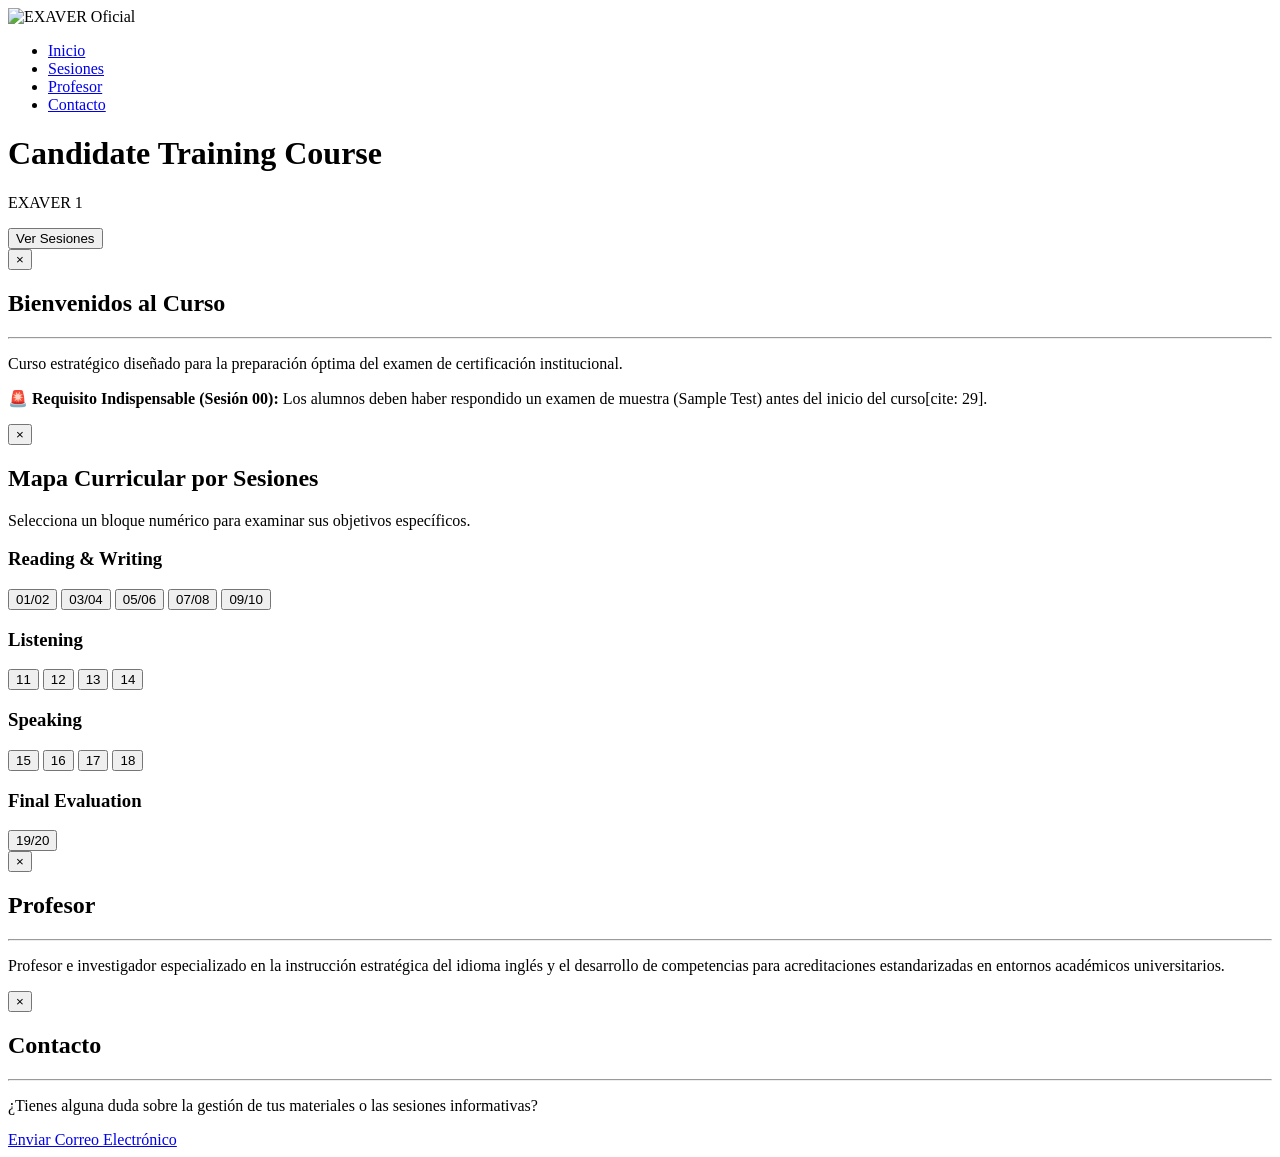
==== commit 3f700871: "Add files via upload" ====
--- a/index.html
+++ b/index.html
@@ -4,183 +4,176 @@
     <meta charset="UTF-8">
     <meta name="viewport" content="width=device-width, initial-scale=1.0">
     <title>EXAVER 1 Candidate Training Course</title>
+    <link href="https://fonts.googleapis.com/css2?family=Montserrat:wght@400;600;800&display=swap" rel="stylesheet">
     <link rel="stylesheet" href="style.css">
 </head>
 <body>
 
-    <!-- 1. Nombre EXAVER en mayúsculas y 2. Orden de botones de acción solicitado -->
     <header>
         <nav class="navbar">
-            <div class="logo">EXAVER</div>
+            <div class="logo-container">
+                <img src="image_718821.png" alt="EXAVER Oficial" class="nav-logo">
+            </div>
             <ul class="nav-links">
-                <li><a href="#home">Inicio</a></li>
-                <li><a href="#course">Sesiones</a></li>
-                <li><a href="#about">Profesor</a></li>
-                <li><a href="#contact">Contacto</a></li>
+                <li><a href="#" onclick="abrirModal('modal-inicio')">Inicio</a></li>
+                <li><a href="#" onclick="abrirModal('modal-sesiones')">Sesiones</a></li>
+                <li><a href="#" onclick="abrirModal('modal-profesor')">Profesor</a></li>
+                <li><a href="#" onclick="abrirModal('modal-contacto')">Contacto</a></li>
             </ul>
         </nav>
     </header>
 
-    <div id="main-content">
-        <!-- 3. Cambio de leyenda por "EXAVER 1" -->
-        <section id="home" class="hero-section">
+    <main class="hero-cover">
+        <div class="hero-overlay">
             <div class="hero-content">
-                <h1>EXAVER Candidate Training Course</h1>
+                <h1>Candidate Training Course</h1>
                 <p class="tagline">EXAVER 1</p>
-                <a href="#course" class="btn">Explorar Sesiones</a>
+                <button class="btn-main" onclick="abrirModal('modal-sesiones')">Ver Sesiones</button>
             </div>
-        </section>
+        </div>
+    </main>
 
-        <!-- 4. Leyenda de Requisito Indispensable completamente en español -->
-        <section class="prerequisite-bar">
-            <div class="container">
-                <p><strong>🚨 Requisito Indispensable (Sesión 00):</strong> Los alumnos deben haber respondido un examen de muestra (Sample Test) antes del inicio del curso.</p>
+    <div id="modal-inicio" class="modal-overlay">
+        <div class="modal-window">
+            <button class="modal-close" onclick="cerrarModal('modal-inicio')">&times;</button>
+            <h2>Bienvenidos al Curso</h2>
+            <hr class="divider">
+            <p class="modal-intro">Curso estratégico diseñado para la preparación óptima del examen de certificación institucional.</p>
+            <div class="alert-box">
+                <p><strong>🚨 Requisito Indispensable (Sesión 00):</strong> Los alumnos deben haber respondido un examen de muestra (Sample Test) antes del inicio del curso[cite: 29].</p>
             </div>
-        </section>
+        </div>
+    </div>
 
-        <!-- 5. Información en español manteniendo habilidades en inglés -->
-        <section id="course" class="course-container">
-            <h2>Estructura del Curso por Sesiones</h2>
-            <p class="subtitle">Haz clic en cualquier sesión para abrir en una pestaña nueva los detalles y objetivos específicos de aprendizaje.</p>
-
+    <div id="modal-sesiones" class="modal-overlay">
+        <div class="modal-window modal-wide">
+            <button class="modal-close" onclick="cerrarModal('modal-sesiones')">&times;</button>
+            <h2>Mapa Curricular por Sesiones</h2>
+            <p class="modal-subtitle">Selecciona un bloque numérico para examinar sus objetivos específicos.</p>
+            
             <div class="modules-grid">
-                
-                <!-- Módulo 1: Reading & Writing (7. Azul de Speaking) -->
-                <div class="module-card">
-                    <div class="module-header m-rw">
-                        <h3>Reading & Writing</h3>
-                        <span>Sesiones 01 - 10</span>
-                    </div>
-                    <div class="module-body">
-                        <ul>
-                            <li><a href="?sesion=1_2" target="_blank" class="session-link"><strong>01/02:</strong> Presentación de Part 1 y asignación de tareas.</a></li>
-                            <li><a href="?sesion=3_4" target="_blank" class="session-link"><strong>03/04:</strong> Reforzamiento de Part 2 y asignación de tareas.</a></li>
-                            <li><a href="?sesion=5_6" target="_blank" class="session-link"><strong>05/06:</strong> Presentación de Part 3 y asignación de tareas.</a></li>
-                            <li><a href="?sesion=7_8" target="_blank" class="session-link"><strong>07/08:</strong> Presentación de Part 4 y asignación de tareas.</a></li>
-                            <li><a href="?sesion=9_10" target="_blank" class="session-link"><strong>09/10:</strong> Presentación de Part 5 y enfoque en producción escrita.</a></li>
-                        </ul>
+                <div class="card bg-rw">
+                    <h3>Reading & Writing</h3>
+                    <div class="btn-group">
+                        <button class="btn-session" onclick="verDetalle('1_2')">01/02</button>
+                        <button class="btn-session" onclick="verDetalle('3_4')">03/04</button>
+                        <button class="btn-session" onclick="verDetalle('5_6')">05/06</button>
+                        <button class="btn-session" onclick="verDetalle('7_8')">07/08</button>
+                        <button class="btn-session" onclick="verDetalle('9_10')">09/10</button>
                     </div>
                 </div>
 
-                <!-- Módulo 2: Listening (7. Verde de Final Evaluation) -->
-                <div class="module-card">
-                    <div class="module-header m-listening">
-                        <h3>Listening</h3>
-                        <span>Sesiones 11 - 14</span>
-                    </div>
-                    <div class="module-body">
-                        <ul>
-                            <li><a href="?sesion=11" target="_blank" class="session-link"><strong>11:</strong> Presentación de Part 1 y asignación de tareas.</a></li>
-                            <li><a href="?sesion=12" target="_blank" class="session-link"><strong>12:</strong> Reforzamiento de Part 2 y asignación de tareas.</a></li>
-                            <li><a href="?sesion=13" target="_blank" class="session-link"><strong>13:</strong> Presentación de Part 3 y asignación de tareas.</a></li>
-                            <li><a href="?sesion=14" target="_blank" class="session-link"><strong>14:</strong> Presentación de Part 4 y asignación de tareas.</a></li>
-                        </ul>
+                <div class="card bg-listening">
+                    <h3>Listening</h3>
+                    <div class="btn-group">
+                        <button class="btn-session" onclick="verDetalle('11')">11</button>
+                        <button class="btn-session" onclick="verDetalle('12')">12</button>
+                        <button class="btn-session" onclick="verDetalle('13')">13</button>
+                        <button class="btn-session" onclick="verDetalle('14')">14</button>
                     </div>
                 </div>
 
-                <!-- Módulo 3: Speaking (Gris Oscuro Balanceado) -->
-                <div class="module-card">
-                    <div class="module-header m-speaking">
-                        <h3>Speaking</h3>
-                        <span>Sesiones 15 - 18</span>
-                    </div>
-                    <div class="module-body">
-                        <ul>
-                            <li><a href="?sesion=15" target="_blank" class="session-link"><strong>15:</strong> Presentación de Part 1 y asignación de tareas.</a></li>
-                            <li><a href="?sesion=16" target="_blank" class="session-link"><strong>16:</strong> Reforzamiento de Part 2 y asignación de tareas.</a></li>
-                            <li><a href="?sesion=17" target="_blank" class="session-link"><strong>17:</strong> Presentación de Part 3 y asignación de tareas.</a></li>
-                            <li><a href="?sesion=18:</strong> Práctica de Speaking y evaluación formativa.</a></li>
-                        </ul>
+                <div class="card bg-speaking">
+                    <h3>Speaking</h3>
+                    <div class="btn-group">
+                        <button class="btn-session" onclick="verDetalle('15')">15</button>
+                        <button class="btn-session" onclick="verDetalle('16')">16</button>
+                        <button class="btn-session" onclick="verDetalle('17')">17</button>
+                        <button class="btn-session" onclick="verDetalle('18')">18</button>
                     </div>
                 </div>
 
-                <!-- Módulo 4: Final Evaluation (Azul Marino Corporativo) -->
-                <div class="module-card">
-                    <div class="module-header m-final">
-                        <h3>Final Evaluation</h3>
-                        <span>Sesiones 19 - 20</span>
-                    </div>
-                    <div class="module-body">
-                        <ul>
-                            <li><a href="?sesion=19" target="_blank" class="session-link"><strong>19:</strong> Práctica de examen simulado completo (1.5 Horas).</a></li>
-                            <li><a href="?sesion=20" target="_blank" class="session-link"><strong>20:</strong> Retroalimentación diagnóstica y cierre estratégico.</a></li>
-                        </ul>
+                <div class="card bg-final">
+                    <h3>Final Evaluation</h3>
+                    <div class="btn-group justify-center">
+                        <button class="btn-session long-btn" onclick="verDetalle('19_20')">19/20</button>
                     </div>
                 </div>
-
             </div>
-        </section>
-
-        <!-- Sección Profesor -->
-        <section id="about" class="about-section">
-            <h2>Profesor</h2>
-            <p>Profesor e investigador enfocado en el desarrollo de metodologías y estrategias efectivas para la preparación de exámenes internacionales y certificaciones institucionales.</p>
-        </section>
-
-        <!-- Sección de Contacto -->
-        <section id="contact" class="contact-section">
-            <h2>Contacto</h2>
-            <p>¿Tienes preguntas sobre el mapa curricular, los horarios o las evaluaciones de muestra?</p>
-            <a href="mailto:tu-correo@uv.mx" class="btn-contact">Enviar Mensaje Electrónico</a>
-        </section>
-
-        <footer>
-            <p>&copy; 2026 EXAVER Training Course. Diseñado para el éxito del candidato.</p>
-        </footer>
+        </div>
     </div>
 
-    <!-- 6 y 8. Lógica dinámica interactiva para ventanas secundarias de las sesiones -->
+    <div id="modal-profesor" class="modal-overlay">
+        <div class="modal-window">
+            <button class="modal-close" onclick="cerrarModal('modal-profesor')">&times;</button>
+            <h2>Profesor</h2>
+            <hr class="divider">
+            <p class="text-content">Profesor e investigador especializado en la instrucción estratégica del idioma inglés y el desarrollo de competencias para acreditaciones estandarizadas en entornos académicos universitarios.</p>
+        </div>
+    </div>
+
+    <div id="modal-contacto" class="modal-overlay">
+        <div class="modal-window">
+            <button class="modal-close" onclick="cerrarModal('modal-contacto')">&times;</button>
+            <h2>Contacto</h2>
+            <hr class="divider">
+            <p class="text-content">¿Tienes alguna duda sobre la gestión de tus materiales o las sesiones informativas?</p>
+            <a href="mailto:tu-correo@uv.mx" class="btn-action">Enviar Correo Electrónico</a>
+        </div>
+    </div>
+
     <script>
-        const mapaDetalles = {
-            "1_2": { modulo: "Reading & Writing", titulo: "Sesiones 01 & 02: Reading Part 1 – Comprensión Global y Señalizaciones", foco: "Análisis de textos cortos del mundo real (avisos, correos, mensajes).", objetivos: ["Identificar el propósito comunicativo y el contexto de los textos de manera rápida.", "Aprender mecánicas de descarte analizando por qué los 'distractores' semánticos parecen correctos."], tareas: "Ejercicios interactivos de mapeo de sinónimos y emparejamiento contextual." },
-            "3_4": { modulo: "Reading & Writing", titulo: "Sesiones 03 & 04: Reading Part 2 – Emparejamiento de Textos y Cohesión", foco: "Conectar descripciones cortas con perfiles de candidatos o bases de información.", objetivos: ["Dominar el escaneo rápido (skimming y scanning) bajo restricciones de tiempo crítico.", "Aislar palabras clave en perfiles complejos para aplicar técnicas de exclusión rápida."], tareas: "Prácticas intensivas de emparejamiento negativo bajo reloj." },
-            "5_6": { modulo: "Reading & Writing", titulo: "Sesiones 05 & 06: Reading Part 3 – Rellenado de Espacios Estructurales", foco: "Procesamiento de textos largos con oraciones o palabras faltantes (Cloze).", objetivos: ["Entender la cohesión gramatical usando palabras de referencia (pronombres, conectores).", "Aprender a justificar la selección de una respuesta analizando los contextos previos y posteriores."], tareas: "Análisis gramatical antes y después del espacio asignado en muestras." },
-            "7_8": { modulo: "Reading & Writing", titulo: "Sesiones 07 & 08: Reading Part 4 – Comprensión Detallada y Lexical Cloze", foco: "Textos de comprensión profunda enfocados en actitudes, opiniones y estructuras líricas.", objetivos: ["Diferenciar de manera precisa entre hechos explícitos y opiniones implícitas del autor.", "Localizar evidencias en el texto para validar opciones múltiples."], tareas: "Búsqueda interactiva de líneas de evidencia textual." },
-            "9_10": { modulo: "Reading & Writing", titulo: "Sesiones 09 & 10: Reading Part 5 y Producción de Escritura", foco: "Transición del procesamiento pasivo a la generación activa de correos, cartas o ensayos cortos.", objetivos: ["Dominar la rúbrica oficial de EXAVER: Cumplimiento de Tarea, Organización y Recursos Léxicos.", "Estructurar plantillas fijas tanto para contextos de producción formal como informal."], tareas: "Calificación simulada interactiva utilizando textos modelo." },
-            "11": { modulo: "Listening", titulo: "Sesión 11: Listening Part 1 – Información Discreta y Monólogos Cortos", foco: "Identificación de datos específicos (horas, precios, ubicaciones) en audios independientes.", objetivos: ["Manejar el estrés acústico inicial durante la prueba.", "Evitar errores de selección temprana causados por las correcciones en vivo de los hablantes."], tareas: "Simulación de audios con trampas informativas integradas." },
-            "12": { modulo: "Listening", titulo: "Sesión 12: Listening Part 2 – Completado de Frases y Notas", foco: "Rellenar resúmenes u hojas de notas a partir de un monólogo o entrevista larga.", objetivos: ["Predecir categorías gramaticales (sustantivos, números, verbos) antes de que el audio inicie.", "Verificar precisiones fonológicas críticas en terminaciones plurales o de tiempo."], tareas: "Predicción de partes de la oración en notas de muestra." },
-            "13": { modulo: "Listening", titulo: "Sesión 13: Listening Part 3 – Emparejamiento de Múltiples Hablantes", foco: "Escuchar monólogos cortos donde diferentes personas opinan sobre un tema en común.", objetivos: ["Identificar la actitud, el estado de ánimo y sinónimos de sentimientos abstractos.", "Superar el uso de vocabulario literal para enfocarse en la intención discursiva."], tareas: "Mapeo tonal de expresiones y modismos comunes del examen." },
-            "14": { modulo: "Listening", titulo: "Sesión 14: Listening Part 4 – Seguimiento de Conversaciones Extendidas", foco: "Entrevistas largas que requieren rastrear un flujo continuo de ideas u opiniones.", objetivos: ["Mantener la concentración mental sostenida durante audios de 4 a 5 minutos continuos.", "Detectar marcadores de transición de voz que indican el avance a la siguiente pregunta."], tareas: "Práctica dirigida utilizando indicadores de cambio discursivo." },
-            "15": { modulo: "Speaking", titulo: "Sesión 15: Speaking Part 1 – Entrevista Personal e Interacción Social", foco: "Respuestas ágiles a preguntas directas del examinador sobre rutinas, metas y estudios.", objetivos: ["Superar las respuestas automatizadas de una sola palabra.", "Desarrollar la fórmula estructural de responder, justificar y dar un ejemplo anecdótico."], tareas: "Prácticas en parejas para la extensión natural del discurso oral." },
-            "16": { modulo: "Speaking", titulo: "Sesión 16: Speaking Part 2 – Tarea Colaborativa Dinámica", foco: "Escenarios interactivos evaluados en parejas utilizando estímulos visuales.", objetivos: ["Dominar la gestión de turnos de habla e interrupción formal y cortés.", "Garantizar una distribución equitativa del tiempo con el compañero asignado."], tareas: "Ejercicios prácticos con la técnica de diálogo de ida y vuelta continua." },
-            "17": { modulo: "Speaking", titulo: "Sesión 17: Speaking Part 3 – Turno Individual Extendido", foco: "Producción continua e independiente describiendo temáticas específicas sin asistencia.", objetivos: ["Aprender a estructurar un mini-monólogo ordenado usando conectores lógicos.", "Resolver lagunas de vocabulario técnico mediante la paráfrasis sin recurrir al español."], tareas: "Entrenamiento dinámico de circunloquios (explicar un concepto sin decir su nombre)." },
-            "18": { modulo: "Speaking", titulo: "Sesión 18: Simulación Completa y Evaluación Formativa", foco: "Simulacros de examen oral con tiempos rigurosos y criterios de evaluación reales.", objetivos: ["Adaptar el lenguaje corporal y el manejo del estrés al ambiente físico del aula de examen.", "Aprender a co-evaluar usando listas de control simplificadas de la rúbrica."], tareas: "Sesiones de auditoría cruzada con roles alternados de examinador/candidato." },
-            "19": { modulo: "Final Evaluation", titulo: "Sesión 19: Simulación Real de Examen (1.5 Horas)", foco: "Práctica masiva integrada bajo condiciones e intervalos estrictos oficiales.", objetivos: ["Medir la resistencia cognitiva ante la fatiga del examen real.", "Calibrar los tiempos individuales destinados al llenado final de las hojas de respuestas."], tareas: "Aplicación controlada y cronometrada del instrumento de evaluación final." },
-            "20": { modulo: "Final Evaluation", titulo: "Sesión 20: Análisis Diagnóstico y Cierre Estratégico", foco: "Revisión pormenorizada de los datos del simulacro general y tendencias de error.", objetivos: ["Identificar patrones de errores sistemáticos para corregirlos conscientemente.", "Consolidar la seguridad del candidato mediante planes finales personalizados de administración del tiempo."], tareas: "Elaboración del plan personal de prevención de errores en el examen." }
+        // Control básico de modales primarios
+        function abrirModal(id) {
+            document.getElementById(id).classList.add('active');
+        }
+        function cerrarModal(id) {
+            document.getElementById(id).classList.remove('active');
+        }
+
+        // Datos en español de los mapas curriculares
+        const datosSesiones = {
+            "1_2": { mod: "Reading & Writing", t: "Sesiones 01 / 02", f: "Comprensión global de avisos y señalizaciones [cite: 15].", o: ["Identificar intenciones comunicativas en textos cortos[cite: 15].", "Aprender mecánicas de descarte lógico de distractores semánticos."] },
+            "3_4": { mod: "Reading & Writing", t: "Sesiones 03 / 04", f: "Reforzamiento de emparejamiento de textos complejos[cite: 19].", o: ["Escanear información bajo presión de tiempo coordinado.", "Cruzar restricciones léxicas en perfiles múltiples."] },
+            "5_6": { mod: "Reading & Writing", t: "Sesiones 05 / 06", f: "Procesamiento de Cloze estructural y gramatical[cite: 23].", o: ["Analizar la cohesión mediante conectores y pronombres de referencia.", "Evaluar contextos gramaticales anteriores y posteriores."] },
+            "7_8": { mod: "Reading & Writing", t: "Sesiones 07 / 08", f: "Comprensión detallada de opiniones y textos extensos[cite: 26].", o: ["Discernir de manera puntual entre datos factuales y opiniones implícitas.", "Mapear líneas de evidencia textual directa."] },
+            "9_10": { mod: "Reading & Writing", t: "Sesiones 09 / 10", f: "Producción de textos escritos estructurados[cite: 31].", o: ["Aplicar rúbricas de cumplimiento de tarea y rango léxico.", "Desarrollar plantillas de redacción formal e informal."] },
+            "11": { mod: "Listening", t: "Sesión 11", f: "Identificación de datos específicos en monólogos cortos[cite: 93].", o: ["Monitorear distractores auditivos recurrentes.", "Retener información numérica y de localización precisa."] },
+            "12": { mod: "Listening", t: "Sesión 12", f: "Reforzamiento de completado de notas y dictados[cite: 96].", o: ["Predecir categorías gramaticales antes de las reproducciones.", "Asegurar ortografía precisa bajo velocidad de examen."] },
+            "13": { mod: "Listening", t: "Sesión 13", f: "Identificación de posturas en múltiples hablantes[cite: 99].", o: ["Interpretar estados de ánimo y lenguaje idiomático.", "Discernir intenciones abstractas más allá de palabras literales."] },
+            "14": { mod: "Listening", t: "Sesión 14", f: "Seguimiento de narrativas y diálogos extensos[cite: 104].", o: ["Mantener concentración sostenida en audios de larga duración.", "Detectar cambios discursivos clave para avanzar preguntas."] },
+            "15": { mod: "Speaking", t: "Sesión 15", f: "Entrevista personal e interacción social directa [cite: 117].", o: ["Expandir respuestas cortas de manera natural [cite: 117].", "Estructurar respuestas combinando justificación y anécdotas[cite: 117]."] },
+            "16": { mod: "Speaking", t: "Sesión 16", f: "Reforzamiento de tareas colaborativas en parejas [cite: 118].", o: ["Manejar turnos de habla y estrategias de negociación fluida [cite: 118].", "Establecer diálogos de balance mutuo en la distribución de tiempo[cite: 118]."] },
+            "17": { mod: "Speaking", t: "Sesión 17", f: "Desarrollo del turno monologal extendido [cite: 117].", o: ["Organizar descripciones visuales mediante conectores de espacio [cite: 117].", "Aplicar técnicas de circunloquio ante vacíos de vocabulario[cite: 117]."] },
+            "18": { mod: "Speaking", t: "Sesión 18", f: "Práctica general con evaluaciones formativas integrales [cite: 118].", o: ["Simular tiempos y dinámicas de interacción bajo rúbrica real [cite: 118].", "Co-evaluar el desempeño oral usando listas de verificación objetivas[cite: 118]."] },
+            "19_20": { mod: "Final Evaluation", t: "Sesiones 19 / 20", f: "Simulacro real integrado y cierre estratégico del curso [cite: 132].", o: ["Administrar los tiempos de resolución y vaciado de respuestas en bloques reales (1.5 hrs) [cite: 132].", "Recibir diagnósticos de error para prevención sistemática final[cite: 132]."] }
         };
 
+        // Redirección interactiva real a nueva pestaña con parámetros limpios
+        function verDetalle(id) {
+            if(datosSesiones[id]) {
+                const url = window.location.origin + window.location.pathname + '?detalle=' + id;
+                window.open(url, '_blank');
+            }
+        }
+
+        // Renderizado automático si la ventana detecta que es una pestaña de detalle
         const params = new URLSearchParams(window.location.search);
-        const sesionId = params.get('sesion');
-
-        if (sesionId && mapaDetalles[sesionId]) {
-            const data = mapaDetalles[sesionId];
-            document.title = `Detalles - ${data.titulo}`;
+        const detalleId = params.get('detalle');
+        if (detalleId && datosSesiones[detalleId]) {
+            const current = datosSesiones[detalleId];
+            let listHtml = "";
+            current.o.forEach(item => { listHtml += `<li>${item}</li>`; });
             
-            let objetivosHtml = "";
-            data.objetivos.forEach(obj => { objetivosHtml += `<li>${obj}</li>`; });
-
             document.body.innerHTML = `
-                <div class="session-detail-view animate-fade">
-                    <div class="detail-card">
-                        <span class="detail-badge">${data.modulo}</span>
-                        <h1>${data.titulo}</h1>
-                        <hr>
-                        <div class="detail-section">
-                            <h3>🎯 Foco de la Sesión:</h3>
-                            <p>${data.foco}</p>
+                <div class="standalone-detail-page animate-fade">
+                    <div class="detail-box">
+                        <span class="badge">${current.mod}</span>
+                        <h1>${current.t}</h1>
+                        <hr class="divider">
+                        <div class="info-block">
+                            <h4>🎯 Enfoque Principal:</h4>
+                            <p>${current.f}</p>
                         </div>
-                        <div class="detail-section">
-                            <h3>🚀 Objetivos Críticos:</h3>
-                            <ul>${objetivosHtml}</ul>
+                        <div class="info-block">
+                            <h4>🚀 Objetivos Estratégicos:</h4>
+                            <ul>${listHtml}</ul>
                         </div>
-                        <div class="detail-section">
-                            <h3>📝 Trabajo Práctico / Tareas:</h3>
-                            <p>${data.tareas}</p>
-                        </div>
-                        <button onclick="window.close()" class="btn-close">Cerrar Ventana</button>
+                        <button onclick="window.close()" class="btn-action">Cerrar esta Ventana</button>
                     </div>
                 </div>
             `;
+            document.body.style.background = "#f3f7fa";
         }
     </script>
 </body>
--- a/style.css
+++ b/style.css
@@ -1,344 +1,180 @@
-:root {
-    /* 7. Reconfiguración de Colores Solicitada */
-    --exaver-blue: #2B6CB0;     /* El azul dinámico original de Speaking, ahora en R&W */
-    --exaver-green: #00A859;    /* El verde vibrante original de Final, ahora en Listening */
-    
-    --speaking-gray: #4A5568;   /* Gris balanceado para Speaking */
-    --final-navy: #0F2C59;      /* Azul marino corporativo y elegante para el Cierre */
-    
-    --dark-text: #2d3748;
-    --light-bg: #f3f7fa;
-    --white: #ffffff;
-}
+<!DOCTYPE html>
+<html lang="es">
+<head>
+    <meta charset="UTF-8">
+    <meta name="viewport" content="width=device-width, initial-scale=1.0">
+    <title>EXAVER 1 Candidate Training Course</title>
+    <link href="https://fonts.googleapis.com/css2?family=Montserrat:wght@400;600;800&display=swap" rel="stylesheet">
+    <link rel="stylesheet" href="style.css">
+</head>
+<body>
 
-* {
-    margin: 0;
-    padding: 0;
-    box-sizing: border-box;
-    font-family: 'Segoe UI', system-ui, -apple-system, sans-serif;
-}
+    <header>
+        <nav class="navbar">
+            <div class="logo-container">
+                <img src="image_718821.png" alt="EXAVER Oficial" class="nav-logo">
+            </div>
+            <ul class="nav-links">
+                <li><a href="#" onclick="abrirModal('modal-inicio')">Inicio</a></li>
+                <li><a href="#" onclick="abrirModal('modal-sesiones')">Sesiones</a></li>
+                <li><a href="#" onclick="abrirModal('modal-profesor')">Profesor</a></li>
+                <li><a href="#" onclick="abrirModal('modal-contacto')">Contacto</a></li>
+            </ul>
+        </nav>
+    </header>
 
-body {
-    background-color: var(--light-bg);
-    color: var(--dark-text);
-    line-height: 1.6;
-}
+    <main class="hero-cover">
+        <div class="hero-overlay">
+            <div class="hero-content">
+                <h1>Candidate Training Course</h1>
+                <p class="tagline">EXAVER 1</p>
+                <button class="btn-main" onclick="abrirModal('modal-sesiones')">Ver Sesiones</button>
+            </div>
+        </div>
+    </main>
 
-/* Navegación */
-header {
-    background-color: var(--white);
-    box-shadow: 0 4px 12px rgba(0,0,0,0.05);
-    position: sticky;
-    top: 0;
-    z-index: 1000;
-}
+    <div id="modal-inicio" class="modal-overlay">
+        <div class="modal-window">
+            <button class="modal-close" onclick="cerrarModal('modal-inicio')">&times;</button>
+            <h2>Bienvenidos al Curso</h2>
+            <hr class="divider">
+            <p class="modal-intro">Curso estratégico diseñado para la preparación óptima del examen de certificación institucional.</p>
+            <div class="alert-box">
+                <p><strong>🚨 Requisito Indispensable (Sesión 00):</strong> Los alumnos deben haber respondido un examen de muestra (Sample Test) antes del inicio del curso[cite: 29].</p>
+            </div>
+        </div>
+    </div>
 
-.navbar {
-    display: flex;
-    justify-content: space-between;
-    align-items: center;
-    max-width: 1200px;
-    margin: 0 auto;
-    padding: 1.2rem 2rem;
-}
+    <div id="modal-sesiones" class="modal-overlay">
+        <div class="modal-window modal-wide">
+            <button class="modal-close" onclick="cerrarModal('modal-sesiones')">&times;</button>
+            <h2>Mapa Curricular por Sesiones</h2>
+            <p class="modal-subtitle">Selecciona un bloque numérico para examinar sus objetivos específicos.</p>
+            
+            <div class="modules-grid">
+                <div class="card bg-rw">
+                    <h3>Reading & Writing</h3>
+                    <div class="btn-group">
+                        <button class="btn-session" onclick="verDetalle('1_2')">01/02</button>
+                        <button class="btn-session" onclick="verDetalle('3_4')">03/04</button>
+                        <button class="btn-session" onclick="verDetalle('5_6')">05/06</button>
+                        <button class="btn-session" onclick="verDetalle('7_8')">07/08</button>
+                        <button class="btn-session" onclick="verDetalle('9_10')">09/10</button>
+                    </div>
+                </div>
 
-/* 1. Nombre en mayúsculas completas */
-.logo {
-    font-size: 1.6rem;
-    font-weight: 800;
-    color: var(--final-navy);
-    letter-spacing: 1px;
-}
+                <div class="card bg-listening">
+                    <h3>Listening</h3>
+                    <div class="btn-group">
+                        <button class="btn-session" onclick="verDetalle('11')">11</button>
+                        <button class="btn-session" onclick="verDetalle('12')">12</button>
+                        <button class="btn-session" onclick="verDetalle('13')">13</button>
+                        <button class="btn-session" onclick="verDetalle('14')">14</button>
+                    </div>
+                </div>
 
-.nav-links {
-    display: flex;
-    list-style: none;
-    gap: 2.5rem;
-}
+                <div class="card bg-speaking">
+                    <h3>Speaking</h3>
+                    <div class="btn-group">
+                        <button class="btn-session" onclick="verDetalle('15')">15</button>
+                        <button class="btn-session" onclick="verDetalle('16')">16</button>
+                        <button class="btn-session" onclick="verDetalle('17')">17</button>
+                        <button class="btn-session" onclick="verDetalle('18')">18</button>
+                    </div>
+                </div>
 
-.nav-links a {
-    text-decoration: none;
-    color: var(--dark-text);
-    font-weight: 600;
-    font-size: 0.95rem;
-    transition: color 0.2s ease;
-}
+                <div class="card bg-final">
+                    <h3>Final Evaluation</h3>
+                    <div class="btn-group justify-center">
+                        <button class="btn-session long-btn" onclick="verDetalle('19_20')">19/20</button>
+                    </div>
+                </div>
+            </div>
+        </div>
+    </div>
 
-.nav-links a:hover {
-    color: var(--exaver-blue);
-}
+    <div id="modal-profesor" class="modal-overlay">
+        <div class="modal-window">
+            <button class="modal-close" onclick="cerrarModal('modal-profesor')">&times;</button>
+            <h2>Profesor</h2>
+            <hr class="divider">
+            <p class="text-content">Profesor e investigador especializado en la instrucción estratégica del idioma inglés y el desarrollo de competencias para acreditaciones estandarizadas en entornos académicos universitarios.</p>
+        </div>
+    </div>
 
-/* Hero Section */
-.hero-section {
-    background: linear-gradient(135deg, #1A365D 0%, var(--final-navy) 100%);
-    color: var(--white);
-    padding: 7rem 2rem;
-    text-align: center;
-}
+    <div id="modal-contacto" class="modal-overlay">
+        <div class="modal-window">
+            <button class="modal-close" onclick="cerrarModal('modal-contacto')">&times;</button>
+            <h2>Contacto</h2>
+            <hr class="divider">
+            <p class="text-content">¿Tienes alguna duda sobre la gestión de tus materiales o las sesiones informativas?</p>
+            <a href="mailto:tu-correo@uv.mx" class="btn-action">Enviar Correo Electrónico</a>
+        </div>
+    </div>
 
-.hero-content h1 {
-    font-size: 3rem;
-    font-weight: 800;
-    margin-bottom: 0.5rem;
-}
+    <script>
+        // Control básico de modales primarios
+        function abrirModal(id) {
+            document.getElementById(id).classList.add('active');
+        }
+        function cerrarModal(id) {
+            document.getElementById(id).classList.remove('active');
+        }
 
-/* 3. Estilo destacado para EXAVER 1 */
-.tagline {
-    font-size: 1.8rem;
-    font-weight: 700;
-    color: #4FD1C5;
-    margin-bottom: 2rem;
-    letter-spacing: 2px;
-}
+        // Datos en español de los mapas curriculares
+        const datosSesiones = {
+            "1_2": { mod: "Reading & Writing", t: "Sesiones 01 / 02", f: "Comprensión global de avisos y señalizaciones [cite: 15].", o: ["Identificar intenciones comunicativas en textos cortos[cite: 15].", "Aprender mecánicas de descarte lógico de distractores semánticos."] },
+            "3_4": { mod: "Reading & Writing", t: "Sesiones 03 / 04", f: "Reforzamiento de emparejamiento de textos complejos[cite: 19].", o: ["Escanear información bajo presión de tiempo coordinado.", "Cruzar restricciones léxicas en perfiles múltiples."] },
+            "5_6": { mod: "Reading & Writing", t: "Sesiones 05 / 06", f: "Procesamiento de Cloze estructural y gramatical[cite: 23].", o: ["Analizar la cohesión mediante conectores y pronombres de referencia.", "Evaluar contextos gramaticales anteriores y posteriores."] },
+            "7_8": { mod: "Reading & Writing", t: "Sesiones 07 / 08", f: "Comprensión detallada de opiniones y textos extensos[cite: 26].", o: ["Discernir de manera puntual entre datos factuales y opiniones implícitas.", "Mapear líneas de evidencia textual directa."] },
+            "9_10": { mod: "Reading & Writing", t: "Sesiones 09 / 10", f: "Producción de textos escritos estructurados[cite: 31].", o: ["Aplicar rúbricas de cumplimiento de tarea y rango léxico.", "Desarrollar plantillas de redacción formal e informal."] },
+            "11": { mod: "Listening", t: "Sesión 11", f: "Identificación de datos específicos en monólogos cortos[cite: 93].", o: ["Monitorear distractores auditivos recurrentes.", "Retener información numérica y de localización precisa."] },
+            "12": { mod: "Listening", t: "Sesión 12", f: "Reforzamiento de completado de notas y dictados[cite: 96].", o: ["Predecir categorías gramaticales antes de las reproducciones.", "Asegurar ortografía precisa bajo velocidad de examen."] },
+            "13": { mod: "Listening", t: "Sesión 13", f: "Identificación de posturas en múltiples hablantes[cite: 99].", o: ["Interpretar estados de ánimo y lenguaje idiomático.", "Discernir intenciones abstractas más allá de palabras literales."] },
+            "14": { mod: "Listening", t: "Sesión 14", f: "Seguimiento de narrativas y diálogos extensos[cite: 104].", o: ["Mantener concentración sostenida en audios de larga duración.", "Detectar cambios discursivos clave para avanzar preguntas."] },
+            "15": { mod: "Speaking", t: "Sesión 15", f: "Entrevista personal e interacción social directa [cite: 117].", o: ["Expandir respuestas cortas de manera natural [cite: 117].", "Estructurar respuestas combinando justificación y anécdotas[cite: 117]."] },
+            "16": { mod: "Speaking", t: "Sesión 16", f: "Reforzamiento de tareas colaborativas en parejas [cite: 118].", o: ["Manejar turnos de habla y estrategias de negociación fluida [cite: 118].", "Establecer diálogos de balance mutuo en la distribución de tiempo[cite: 118]."] },
+            "17": { mod: "Speaking", t: "Sesión 17", f: "Desarrollo del turno monologal extendido [cite: 117].", o: ["Organizar descripciones visuales mediante conectores de espacio [cite: 117].", "Aplicar técnicas de circunloquio ante vacíos de vocabulario[cite: 117]."] },
+            "18": { mod: "Speaking", t: "Sesión 18", f: "Práctica general con evaluaciones formativas integrales [cite: 118].", o: ["Simular tiempos y dinámicas de interacción bajo rúbrica real [cite: 118].", "Co-evaluar el desempeño oral usando listas de verificación objetivas[cite: 118]."] },
+            "19_20": { mod: "Final Evaluation", t: "Sesiones 19 / 20", f: "Simulacro real integrado y cierre estratégico del curso [cite: 132].", o: ["Administrar los tiempos de resolución y vaciado de respuestas en bloques reales (1.5 hrs) [cite: 132].", "Recibir diagnósticos de error para prevención sistemática final[cite: 132]."] }
+        };
 
-.btn {
-    background-color: var(--exaver-blue);
-    color: var(--white);
-    padding: 0.9rem 2.2rem;
-    text-decoration: none;
-    border-radius: 6px;
-    font-weight: 700;
-    box-shadow: 0 4px 14px rgba(43, 108, 176, 0.4);
-    transition: all 0.3s ease;
-}
+        // Redirección interactiva real a nueva pestaña con parámetros limpios
+        function verDetalle(id) {
+            if(datosSesiones[id]) {
+                const url = window.location.origin + window.location.pathname + '?detalle=' + id;
+                window.open(url, '_blank');
+            }
+        }
 
-.btn:hover {
-    transform: translateY(-2px);
-    box-shadow: 0 6px 20px rgba(43, 108, 176, 0.6);
-}
-
-/* 4. Barra de Prerrequisito en español */
-.prerequisite-bar {
-    background-color: #FFF5F5;
-    color: #C53030;
-    text-align: center;
-    padding: 1.2rem 1rem;
-    font-size: 1.05rem;
-    font-weight: 500;
-    border-bottom: 2px solid #FED7D7;
-}
-
-/* Contenedor e Interactividad de Tarjetas */
-.course-container {
-    max-width: 1200px;
-    margin: 5rem auto;
-    padding: 0 2rem;
-}
-
-.course-container h2 {
-    text-align: center;
-    color: var(--final-navy);
-    font-size: 2.4rem;
-    font-weight: 800;
-}
-
-.subtitle {
-    text-align: center;
-    color: #4A5568;
-    margin-bottom: 4rem;
-    font-size: 1.1rem;
-}
-
-.modules-grid {
-    display: grid;
-    grid-template-columns: repeat(auto-fit, minmax(280px, 1fr));
-    gap: 2.5rem;
-}
-
-.module-card {
-    background: var(--white);
-    border-radius: 12px;
-    box-shadow: 0 10px 25px rgba(0,0,0,0.03);
-    overflow: hidden;
-    transition: all 0.3s cubic-bezier(0.165, 0.84, 0.44, 1);
-}
-
-/* 8. Dinamismo visual al pasar el cursor */
-.module-card:hover {
-    transform: translateY(-8px);
-    box-shadow: 0 20px 35px rgba(0,0,0,0.07);
-}
-
-.module-header {
-    padding: 1.8rem;
-    color: var(--white);
-}
-
-.module-header h3 {
-    font-size: 1.4rem;
-    font-weight: 700;
-}
-
-.module-header span {
-    font-size: 0.9rem;
-    opacity: 0.9;
-    font-weight: 500;
-}
-
-/* Asignaciones de color solicitadas */
-.m-rw { background-color: var(--exaver-blue); }
-.m-listening { background-color: var(--exaver-green); }
-.m-speaking { background-color: var(--speaking-gray); }
-.m-final { background-color: var(--final-navy); }
-
-.module-body {
-    padding: 1.8rem;
-}
-
-.module-body ul {
-    list-style: none;
-}
-
-.module-body li {
-    margin-bottom: 1.2rem;
-}
-
-.session-link {
-    text-decoration: none;
-    color: var(--dark-text);
-    font-size: 0.95rem;
-    display: block;
-    transition: color 0.2s ease;
-}
-
-/* 8. Animación y cambio visual interactivo al pasar el cursor por cada sesión */
-.session-link:hover {
-    color: var(--exaver-blue);
-    font-weight: 600;
-    padding-left: 4px;
-}
-
-/* Secciones Adicionales */
-.about-section, .contact-section {
-    max-width: 800px;
-    margin: 5rem auto;
-    padding: 3rem 2rem;
-    text-align: center;
-    background: var(--white);
-    border-radius: 12px;
-    box-shadow: 0 10px 25px rgba(0,0,0,0.02);
-}
-
-.about-section h2, .contact-section h2 {
-    color: var(--final-navy);
-    margin-bottom: 1rem;
-    font-weight: 800;
-}
-
-.btn-contact {
-    display: inline-block;
-    margin-top: 1.5rem;
-    background-color: var(--final-navy);
-    color: var(--white);
-    padding: 0.8rem 2rem;
-    text-decoration: none;
-    border-radius: 6px;
-    font-weight: 600;
-    transition: opacity 0.2s;
-}
-
-.btn-contact:hover {
-    opacity: 0.9;
-}
-
-footer {
-    text-align: center;
-    padding: 2.5rem;
-    background-color: #1A202C;
-    color: #EDF2F7;
-    font-size: 0.9rem;
-}
-
-/* ==========================================================================
-   ESTILOS DINÁMICOS PARA LA VENTANA DE DETALLES (PUNTO 6 Y 8)
-   ========================================================================== */
-.session-detail-view {
-    background: radial-gradient(circle, #EDF2F7 0%, #E2E8F0 100%);
-    min-height: 100vh;
-    display: flex;
-    align-items: center;
-    justify-content: center;
-    padding: 2rem;
-}
-
-.detail-card {
-    background: var(--white);
-    max-width: 650px;
-    width: 100%;
-    padding: 3rem;
-    border-radius: 16px;
-    box-shadow: 0 20px 40px rgba(0,0,0,0.08);
-    position: relative;
-}
-
-.detail-badge {
-    background-color: #E2E8F0;
-    color: var(--dark-text);
-    padding: 0.3rem 1rem;
-    border-radius: 20px;
-    font-size: 0.8rem;
-    font-weight: 700;
-    text-transform: uppercase;
-    letter-spacing: 0.5px;
-    display: inline-block;
-    margin-bottom: 1rem;
-}
-
-.detail-card h1 {
-    color: var(--final-navy);
-    font-size: 1.8rem;
-    font-weight: 800;
-    margin-bottom: 1rem;
-}
-
-.detail-card hr {
-    border: 0;
-    height: 2px;
-    background: #E2E8F0;
-    margin-bottom: 2rem;
-}
-
-.detail-section {
-    margin-bottom: 1.8rem;
-}
-
-.detail-section h3 {
-    color: var(--exaver-blue);
-    font-size: 1.05rem;
-    font-weight: 700;
-    margin-bottom: 0.4rem;
-}
-
-.detail-section ul {
-    padding-left: 1.2rem;
-}
-
-.detail-section li {
-    margin-bottom: 0.5rem;
-}
-
-.btn-close {
-    background-color: #718096;
-    color: var(--white);
-    border: none;
-    padding: 0.7rem 1.8rem;
-    border-radius: 6px;
-    font-weight: 600;
-    cursor: pointer;
-    margin-top: 1rem;
-    transition: background 0.2s;
-}
-
-.btn-close:hover {
-    background-color: #4A5568;
-}
-
-/* Animaciones */
-.animate-fade {
-    animation: fadeIn 0.4s ease-out;
-}
-
-@keyframes fadeIn {
-    from { opacity: 0; transform: scale(0.96); }
-    to { opacity: 1; transform: scale(1); }
-}+        // Renderizado automático si la ventana detecta que es una pestaña de detalle
+        const params = new URLSearchParams(window.location.search);
+        const detalleId = params.get('detalle');
+        if (detalleId && datosSesiones[detalleId]) {
+            const current = datosSesiones[detalleId];
+            let listHtml = "";
+            current.o.forEach(item => { listHtml += `<li>${item}</li>`; });
+            
+            document.body.innerHTML = `
+                <div class="standalone-detail-page animate-fade">
+                    <div class="detail-box">
+                        <span class="badge">${current.mod}</span>
+                        <h1>${current.t}</h1>
+                        <hr class="divider">
+                        <div class="info-block">
+                            <h4>🎯 Enfoque Principal:</h4>
+                            <p>${current.f}</p>
+                        </div>
+                        <div class="info-block">
+                            <h4>🚀 Objetivos Estratégicos:</h4>
+                            <ul>${listHtml}</ul>
+                        </div>
+                        <button onclick="window.close()" class="btn-action">Cerrar esta Ventana</button>
+                    </div>
+                </div>
+            `;
+            document.body.style.background = "#f3f7fa";
+        }
+    </script>
+</body>
+</html>
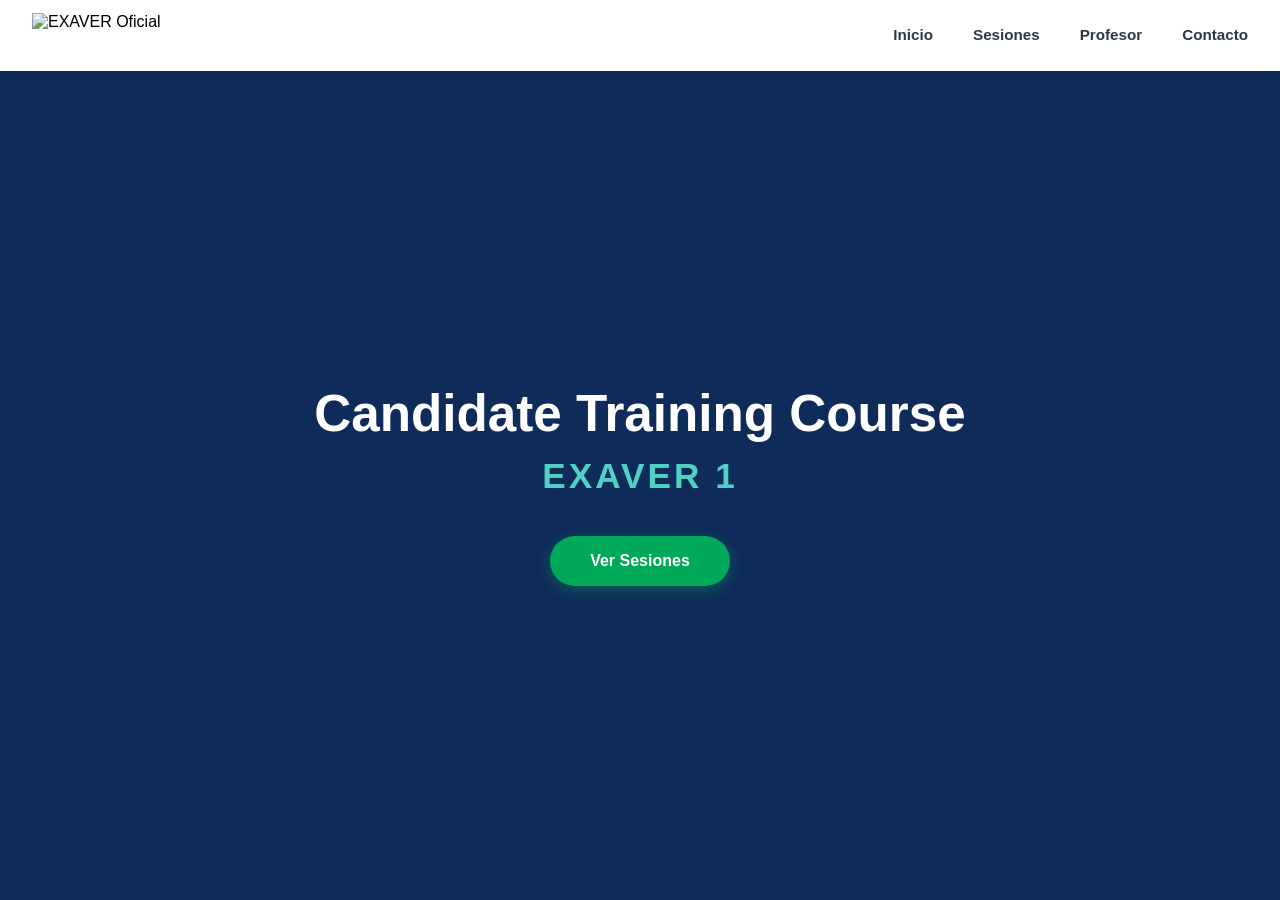
==== commit d392680c: "Add files via upload EXACT Launchment" ====
--- a/index.html
+++ b/index.html
@@ -5,7 +5,65 @@
     <meta name="viewport" content="width=device-width, initial-scale=1.0">
     <title>EXAVER 1 Candidate Training Course</title>
     <link href="https://fonts.googleapis.com/css2?family=Montserrat:wght@400;600;800&display=swap" rel="stylesheet">
-    <link rel="stylesheet" href="style.css">
+    <style>
+        :root {
+            --exaver-blue: #2B6CB0;     
+            --exaver-green: #00A859;    
+            --speaking-gray: #4A5568;   
+            --final-navy: #0F2C59;      
+            --dark-text: #2d3748;
+            --white: #ffffff;
+        }
+        * { margin: 0; padding: 0; box-sizing: border-box; font-family: 'Montserrat', sans-serif; }
+        body, html { height: 100%; background-color: var(--final-navy); overflow: hidden; }
+        
+        /* Navbar */
+        header { background-color: var(--white); box-shadow: 0 4px 15px rgba(0,0,0,0.06); position: fixed; width: 100%; top: 0; z-index: 999; }
+        .navbar { display: flex; justify-content: space-between; align-items: center; max-width: 1300px; margin: 0 auto; padding: 0.8rem 2rem; }
+        .nav-logo { height: 45px; display: block; }
+        .nav-links { display: flex; list-style: none; gap: 2.5rem; }
+        .nav-links a { text-decoration: none; color: var(--dark-text); font-weight: 600; font-size: 0.95rem; transition: color 0.2s; }
+        .nav-links a:hover { color: var(--exaver-blue); }
+
+        /* Portada */
+        .hero-cover { height: 100vh; background: url('image_718821.png') no-repeat center center; background-size: contain; padding-top: 70px; }
+        .hero-overlay { background: rgba(15, 44, 89, 0.88); height: 100%; width: 100%; display: flex; align-items: center; justify-content: center; }
+        .hero-content { text-align: center; color: var(--white); }
+        .hero-content h1 { font-size: 3.2rem; font-weight: 800; margin-bottom: 0.8rem; }
+        .tagline { font-size: 2.2rem; font-weight: 800; color: #4FD1C5; margin-bottom: 2.5rem; letter-spacing: 3px; }
+        
+        .btn-main { background-color: var(--exaver-green); color: var(--white); border: none; padding: 1rem 2.5rem; font-size: 1rem; font-weight: 700; border-radius: 30px; cursor: pointer; box-shadow: 0 4px 15px rgba(0, 168, 89, 0.4); transition: transform 0.2s; }
+        .btn-main:hover { transform: scale(1.05); }
+
+        /* Modales */
+        .modal-overlay { position: fixed; top: 0; left: 0; width: 100%; height: 100%; background: rgba(15, 44, 89, 0.95); z-index: 1000; display: flex; align-items: center; justify-content: center; opacity: 0; pointer-events: none; transition: opacity 0.3s ease; }
+        .modal-overlay.active { opacity: 1; pointer-events: auto; }
+        .modal-window { background: var(--white); width: 90%; max-width: 600px; padding: 3rem; border-radius: 16px; position: relative; color: var(--dark-text); }
+        .modal-window.modal-wide { max-width: 1050px; }
+        .modal-close { position: absolute; top: 1.5rem; right: 1.5rem; background: none; border: none; font-size: 2rem; color: #a0aec0; cursor: pointer; }
+        
+        h2 { color: var(--final-navy); font-size: 2rem; font-weight: 800; margin-bottom: 1rem; }
+        .divider { height: 3px; background: var(--exaver-green); width: 60px; margin-bottom: 1.5rem; }
+        .alert-box { background-color: #FFF5F5; color: #C53030; padding: 1.2rem; border-radius: 8px; border-left: 4px solid #E53E3E; margin-top: 1.5rem; font-weight: 500; }
+        .text-content { color: #4A5568; font-size: 1.05rem; line-height: 1.7; }
+
+        /* Grilla de Sesiones */
+        .modules-grid { display: grid; grid-template-columns: repeat(auto-fit, minmax(220px, 1fr)); gap: 1.5rem; margin-top: 2rem; }
+        .card { padding: 1.8rem; border-radius: 12px; color: var(--white); }
+        .card h3 { font-size: 1.15rem; margin-bottom: 1.2rem; border-bottom: 1px solid rgba(255,255,255,0.2); padding-bottom: 0.5rem; }
+        
+        .bg-rw { background-color: var(--exaver-blue); }        
+        .bg-listening { background-color: var(--exaver-green); } 
+        .bg-speaking { background-color: var(--speaking-gray); }
+        .bg-final { background-color: var(--final-navy); }
+
+        .btn-group { display: flex; flex-wrap: wrap; gap: 0.5rem; }
+        .btn-session { background: var(--white); color: var(--dark-text); border: none; padding: 0.6rem 0.8rem; font-weight: 700; border-radius: 6px; cursor: pointer; transition: all 0.2s; }
+        .btn-session:hover { transform: translateY(-2px); background-color: #EDF2F7; }
+        .long-btn { width: 100%; }
+        
+        .btn-action { display: inline-block; background-color: var(--exaver-blue); color: var(--white); padding: 0.8rem 2rem; text-decoration: none; border-radius: 6px; font-weight: 600; border: none; margin-top: 1.5rem; }
+    </style>
 </head>
 <body>
 
@@ -37,10 +95,10 @@
         <div class="modal-window">
             <button class="modal-close" onclick="cerrarModal('modal-inicio')">&times;</button>
             <h2>Bienvenidos al Curso</h2>
-            <hr class="divider">
-            <p class="modal-intro">Curso estratégico diseñado para la preparación óptima del examen de certificación institucional.</p>
+            <div class="divider"></div>
+            <p class="text-content">Curso estratégico diseñado para la preparación óptima del examen de certificación institucional.</p>
             <div class="alert-box">
-                <p><strong>🚨 Requisito Indispensable (Sesión 00):</strong> Los alumnos deben haber respondido un examen de muestra (Sample Test) antes del inicio del curso[cite: 29].</p>
+                <p><strong>🚨 Requisito Indispensable (Sesión 00):</strong> Los alumnos deben haber respondido un examen de muestra (Sample Test) antes del inicio del curso.</p>
             </div>
         </div>
     </div>
@@ -49,7 +107,7 @@
         <div class="modal-window modal-wide">
             <button class="modal-close" onclick="cerrarModal('modal-sesiones')">&times;</button>
             <h2>Mapa Curricular por Sesiones</h2>
-            <p class="modal-subtitle">Selecciona un bloque numérico para examinar sus objetivos específicos.</p>
+            <div class="divider"></div>
             
             <div class="modules-grid">
                 <div class="card bg-rw">
@@ -85,7 +143,7 @@
 
                 <div class="card bg-final">
                     <h3>Final Evaluation</h3>
-                    <div class="btn-group justify-center">
+                    <div class="btn-group">
                         <button class="btn-session long-btn" onclick="verDetalle('19_20')">19/20</button>
                     </div>
                 </div>
@@ -97,7 +155,7 @@
         <div class="modal-window">
             <button class="modal-close" onclick="cerrarModal('modal-profesor')">&times;</button>
             <h2>Profesor</h2>
-            <hr class="divider">
+            <div class="divider"></div>
             <p class="text-content">Profesor e investigador especializado en la instrucción estratégica del idioma inglés y el desarrollo de competencias para acreditaciones estandarizadas en entornos académicos universitarios.</p>
         </div>
     </div>
@@ -106,75 +164,16 @@
         <div class="modal-window">
             <button class="modal-close" onclick="cerrarModal('modal-contacto')">&times;</button>
             <h2>Contacto</h2>
-            <hr class="divider">
+            <div class="divider"></div>
             <p class="text-content">¿Tienes alguna duda sobre la gestión de tus materiales o las sesiones informativas?</p>
             <a href="mailto:tu-correo@uv.mx" class="btn-action">Enviar Correo Electrónico</a>
         </div>
     </div>
 
     <script>
-        // Control básico de modales primarios
-        function abrirModal(id) {
-            document.getElementById(id).classList.add('active');
-        }
-        function cerrarModal(id) {
-            document.getElementById(id).classList.remove('active');
-        }
-
-        // Datos en español de los mapas curriculares
-        const datosSesiones = {
-            "1_2": { mod: "Reading & Writing", t: "Sesiones 01 / 02", f: "Comprensión global de avisos y señalizaciones [cite: 15].", o: ["Identificar intenciones comunicativas en textos cortos[cite: 15].", "Aprender mecánicas de descarte lógico de distractores semánticos."] },
-            "3_4": { mod: "Reading & Writing", t: "Sesiones 03 / 04", f: "Reforzamiento de emparejamiento de textos complejos[cite: 19].", o: ["Escanear información bajo presión de tiempo coordinado.", "Cruzar restricciones léxicas en perfiles múltiples."] },
-            "5_6": { mod: "Reading & Writing", t: "Sesiones 05 / 06", f: "Procesamiento de Cloze estructural y gramatical[cite: 23].", o: ["Analizar la cohesión mediante conectores y pronombres de referencia.", "Evaluar contextos gramaticales anteriores y posteriores."] },
-            "7_8": { mod: "Reading & Writing", t: "Sesiones 07 / 08", f: "Comprensión detallada de opiniones y textos extensos[cite: 26].", o: ["Discernir de manera puntual entre datos factuales y opiniones implícitas.", "Mapear líneas de evidencia textual directa."] },
-            "9_10": { mod: "Reading & Writing", t: "Sesiones 09 / 10", f: "Producción de textos escritos estructurados[cite: 31].", o: ["Aplicar rúbricas de cumplimiento de tarea y rango léxico.", "Desarrollar plantillas de redacción formal e informal."] },
-            "11": { mod: "Listening", t: "Sesión 11", f: "Identificación de datos específicos en monólogos cortos[cite: 93].", o: ["Monitorear distractores auditivos recurrentes.", "Retener información numérica y de localización precisa."] },
-            "12": { mod: "Listening", t: "Sesión 12", f: "Reforzamiento de completado de notas y dictados[cite: 96].", o: ["Predecir categorías gramaticales antes de las reproducciones.", "Asegurar ortografía precisa bajo velocidad de examen."] },
-            "13": { mod: "Listening", t: "Sesión 13", f: "Identificación de posturas en múltiples hablantes[cite: 99].", o: ["Interpretar estados de ánimo y lenguaje idiomático.", "Discernir intenciones abstractas más allá de palabras literales."] },
-            "14": { mod: "Listening", t: "Sesión 14", f: "Seguimiento de narrativas y diálogos extensos[cite: 104].", o: ["Mantener concentración sostenida en audios de larga duración.", "Detectar cambios discursivos clave para avanzar preguntas."] },
-            "15": { mod: "Speaking", t: "Sesión 15", f: "Entrevista personal e interacción social directa [cite: 117].", o: ["Expandir respuestas cortas de manera natural [cite: 117].", "Estructurar respuestas combinando justificación y anécdotas[cite: 117]."] },
-            "16": { mod: "Speaking", t: "Sesión 16", f: "Reforzamiento de tareas colaborativas en parejas [cite: 118].", o: ["Manejar turnos de habla y estrategias de negociación fluida [cite: 118].", "Establecer diálogos de balance mutuo en la distribución de tiempo[cite: 118]."] },
-            "17": { mod: "Speaking", t: "Sesión 17", f: "Desarrollo del turno monologal extendido [cite: 117].", o: ["Organizar descripciones visuales mediante conectores de espacio [cite: 117].", "Aplicar técnicas de circunloquio ante vacíos de vocabulario[cite: 117]."] },
-            "18": { mod: "Speaking", t: "Sesión 18", f: "Práctica general con evaluaciones formativas integrales [cite: 118].", o: ["Simular tiempos y dinámicas de interacción bajo rúbrica real [cite: 118].", "Co-evaluar el desempeño oral usando listas de verificación objetivas[cite: 118]."] },
-            "19_20": { mod: "Final Evaluation", t: "Sesiones 19 / 20", f: "Simulacro real integrado y cierre estratégico del curso [cite: 132].", o: ["Administrar los tiempos de resolución y vaciado de respuestas en bloques reales (1.5 hrs) [cite: 132].", "Recibir diagnósticos de error para prevención sistemática final[cite: 132]."] }
-        };
-
-        // Redirección interactiva real a nueva pestaña con parámetros limpios
-        function verDetalle(id) {
-            if(datosSesiones[id]) {
-                const url = window.location.origin + window.location.pathname + '?detalle=' + id;
-                window.open(url, '_blank');
-            }
-        }
-
-        // Renderizado automático si la ventana detecta que es una pestaña de detalle
-        const params = new URLSearchParams(window.location.search);
-        const detalleId = params.get('detalle');
-        if (detalleId && datosSesiones[detalleId]) {
-            const current = datosSesiones[detalleId];
-            let listHtml = "";
-            current.o.forEach(item => { listHtml += `<li>${item}</li>`; });
-            
-            document.body.innerHTML = `
-                <div class="standalone-detail-page animate-fade">
-                    <div class="detail-box">
-                        <span class="badge">${current.mod}</span>
-                        <h1>${current.t}</h1>
-                        <hr class="divider">
-                        <div class="info-block">
-                            <h4>🎯 Enfoque Principal:</h4>
-                            <p>${current.f}</p>
-                        </div>
-                        <div class="info-block">
-                            <h4>🚀 Objetivos Estratégicos:</h4>
-                            <ul>${listHtml}</ul>
-                        </div>
-                        <button onclick="window.close()" class="btn-action">Cerrar esta Ventana</button>
-                    </div>
-                </div>
-            `;
-            document.body.style.background = "#f3f7fa";
-        }
+        function abrirModal(id) { document.getElementById(id).classList.add('active'); }
+        function cerrarModal(id) { document.getElementById(id).classList.remove('active'); }
+        function verDetalle(id) { window.open('detalle.html?sesion=' + id, '_blank'); }
     </script>
 </body>
 </html>
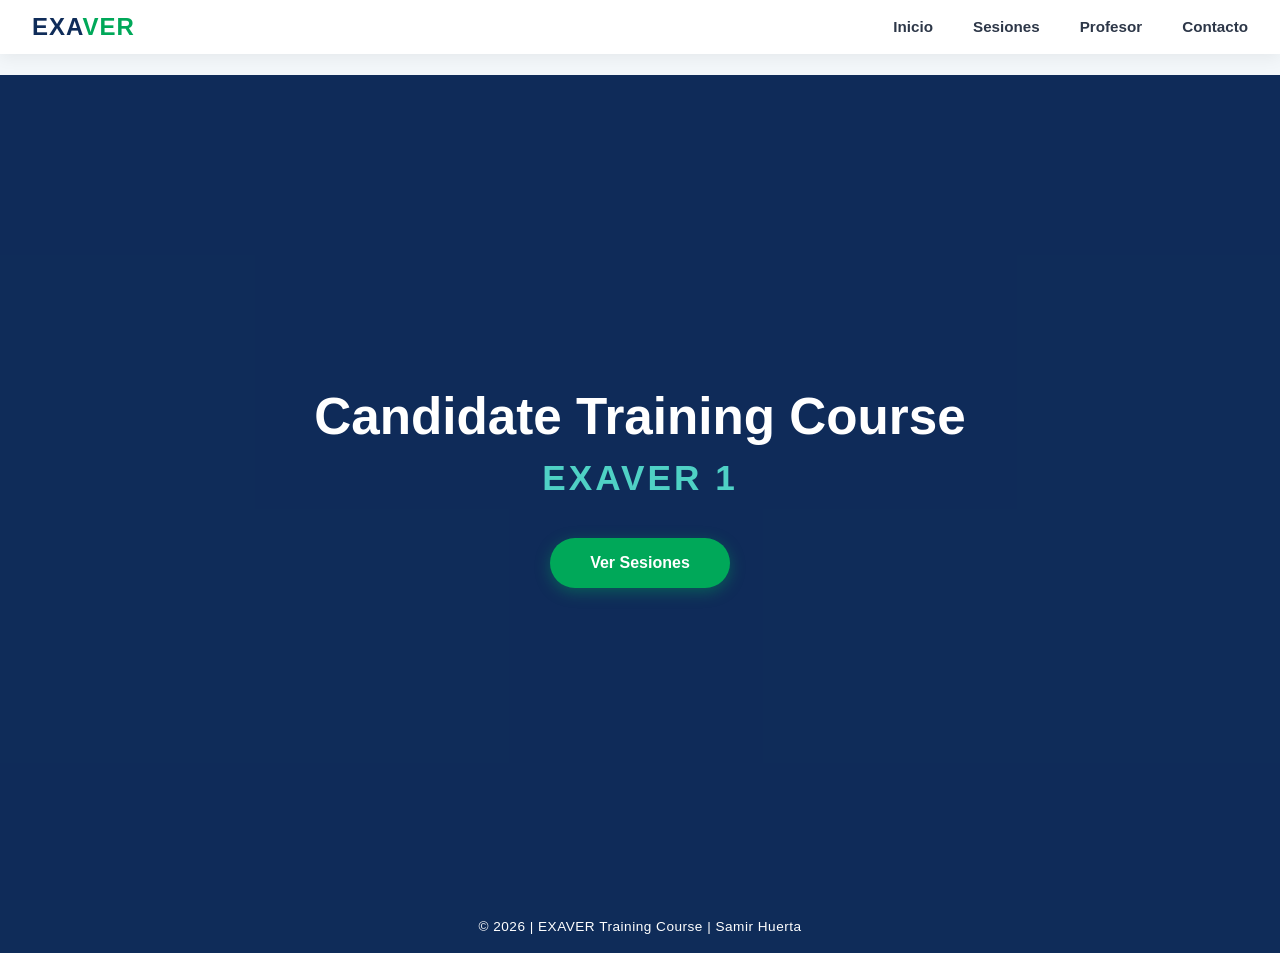
==== commit bb55156f: "Add files via upload Update" ====
--- a/index.html
+++ b/index.html
@@ -7,173 +7,542 @@
     <link href="https://fonts.googleapis.com/css2?family=Montserrat:wght@400;600;800&display=swap" rel="stylesheet">
     <style>
         :root {
-            --exaver-blue: #2B6CB0;     
+            --exaver-blue: #0F2C59;     
             --exaver-green: #00A859;    
-            --speaking-gray: #4A5568;   
-            --final-navy: #0F2C59;      
             --dark-text: #2d3748;
             --white: #ffffff;
-        }
-        * { margin: 0; padding: 0; box-sizing: border-box; font-family: 'Montserrat', sans-serif; }
-        body, html { height: 100%; background-color: var(--final-navy); overflow: hidden; }
-        
-        /* Navbar */
-        header { background-color: var(--white); box-shadow: 0 4px 15px rgba(0,0,0,0.06); position: fixed; width: 100%; top: 0; z-index: 999; }
-        .navbar { display: flex; justify-content: space-between; align-items: center; max-width: 1300px; margin: 0 auto; padding: 0.8rem 2rem; }
-        .nav-logo { height: 45px; display: block; }
-        .nav-links { display: flex; list-style: none; gap: 2.5rem; }
-        .nav-links a { text-decoration: none; color: var(--dark-text); font-weight: 600; font-size: 0.95rem; transition: color 0.2s; }
-        .nav-links a:hover { color: var(--exaver-blue); }
-
-        /* Portada */
-        .hero-cover { height: 100vh; background: url('image_718821.png') no-repeat center center; background-size: contain; padding-top: 70px; }
-        .hero-overlay { background: rgba(15, 44, 89, 0.88); height: 100%; width: 100%; display: flex; align-items: center; justify-content: center; }
-        .hero-content { text-align: center; color: var(--white); }
-        .hero-content h1 { font-size: 3.2rem; font-weight: 800; margin-bottom: 0.8rem; }
-        .tagline { font-size: 2.2rem; font-weight: 800; color: #4FD1C5; margin-bottom: 2.5rem; letter-spacing: 3px; }
-        
-        .btn-main { background-color: var(--exaver-green); color: var(--white); border: none; padding: 1rem 2.5rem; font-size: 1rem; font-weight: 700; border-radius: 30px; cursor: pointer; box-shadow: 0 4px 15px rgba(0, 168, 89, 0.4); transition: transform 0.2s; }
-        .btn-main:hover { transform: scale(1.05); }
-
-        /* Modales */
-        .modal-overlay { position: fixed; top: 0; left: 0; width: 100%; height: 100%; background: rgba(15, 44, 89, 0.95); z-index: 1000; display: flex; align-items: center; justify-content: center; opacity: 0; pointer-events: none; transition: opacity 0.3s ease; }
-        .modal-overlay.active { opacity: 1; pointer-events: auto; }
-        .modal-window { background: var(--white); width: 90%; max-width: 600px; padding: 3rem; border-radius: 16px; position: relative; color: var(--dark-text); }
-        .modal-window.modal-wide { max-width: 1050px; }
-        .modal-close { position: absolute; top: 1.5rem; right: 1.5rem; background: none; border: none; font-size: 2rem; color: #a0aec0; cursor: pointer; }
-        
-        h2 { color: var(--final-navy); font-size: 2rem; font-weight: 800; margin-bottom: 1rem; }
-        .divider { height: 3px; background: var(--exaver-green); width: 60px; margin-bottom: 1.5rem; }
-        .alert-box { background-color: #FFF5F5; color: #C53030; padding: 1.2rem; border-radius: 8px; border-left: 4px solid #E53E3E; margin-top: 1.5rem; font-weight: 500; }
-        .text-content { color: #4A5568; font-size: 1.05rem; line-height: 1.7; }
-
-        /* Grilla de Sesiones */
-        .modules-grid { display: grid; grid-template-columns: repeat(auto-fit, minmax(220px, 1fr)); gap: 1.5rem; margin-top: 2rem; }
-        .card { padding: 1.8rem; border-radius: 12px; color: var(--white); }
-        .card h3 { font-size: 1.15rem; margin-bottom: 1.2rem; border-bottom: 1px solid rgba(255,255,255,0.2); padding-bottom: 0.5rem; }
-        
-        .bg-rw { background-color: var(--exaver-blue); }        
-        .bg-listening { background-color: var(--exaver-green); } 
-        .bg-speaking { background-color: var(--speaking-gray); }
-        .bg-final { background-color: var(--final-navy); }
-
-        .btn-group { display: flex; flex-wrap: wrap; gap: 0.5rem; }
-        .btn-session { background: var(--white); color: var(--dark-text); border: none; padding: 0.6rem 0.8rem; font-weight: 700; border-radius: 6px; cursor: pointer; transition: all 0.2s; }
-        .btn-session:hover { transform: translateY(-2px); background-color: #EDF2F7; }
-        .long-btn { width: 100%; }
-        
-        .btn-action { display: inline-block; background-color: var(--exaver-blue); color: var(--white); padding: 0.8rem 2rem; text-decoration: none; border-radius: 6px; font-weight: 600; border: none; margin-top: 1.5rem; }
+            --light-bg: #f3f7fa;
+        }
+
+        * {
+            margin: 0;
+            padding: 0;
+            box-sizing: border-box;
+            font-family: 'Montserrat', sans-serif;
+        }
+
+        body, html {
+            height: 100%;
+            background-color: var(--light-bg);
+            color: var(--dark-text);
+            display: flex;
+            flex-direction: column;
+        }
+
+        /* Barra de Navegación */
+        header {
+            background-color: var(--white);
+            box-shadow: 0 4px 15px rgba(0,0,0,0.06);
+            position: fixed;
+            width: 100%;
+            top: 0;
+            z-index: 999;
+        }
+
+        .navbar {
+            display: flex;
+            justify-content: space-between;
+            align-items: center;
+            max-width: 1300px;
+            margin: 0 auto;
+            padding: 0.8rem 2rem;
+        }
+
+        /* Logotipo en Texto (Punto 1) */
+        .logo-text {
+            font-size: 1.5rem;
+            font-weight: 800;
+            letter-spacing: 1px;
+            cursor: pointer;
+            text-decoration: none;
+        }
+        .logo-exa { color: var(--exaver-blue); }
+        .logo-ver { color: var(--exaver-green); }
+
+        .nav-links {
+            display: flex;
+            list-style: none;
+            gap: 2.5rem;
+        }
+
+        .nav-links a {
+            text-decoration: none;
+            color: var(--dark-text);
+            font-weight: 600;
+            font-size: 0.95rem;
+            transition: color 0.2s ease;
+            cursor: pointer;
+        }
+
+        .nav-links a:hover {
+            color: var(--exaver-green);
+        }
+
+        /* Contenedor Principal Adaptable */
+        .main-wrapper {
+            padding-top: 75px;
+            flex: 1;
+            display: flex;
+            align-items: center;
+            justify-content: center;
+            width: 100%;
+        }
+
+        /* Portada Fija */
+        .hero-cover {
+            width: 100%;
+            height: calc(100vh - 75px);
+            background: url('image_718821.png') no-repeat center center;
+            background-size: contain; 
+            background-color: var(--exaver-blue);
+        }
+
+        .hero-overlay {
+            background: rgba(15, 44, 89, 0.88);
+            height: 100%;
+            width: 100%;
+            display: flex;
+            align-items: center;
+            justify-content: center;
+            padding: 2rem;
+        }
+
+        .hero-content {
+            text-align: center;
+            color: var(--white);
+        }
+
+        .hero-content h1 {
+            font-size: 3.2rem;
+            font-weight: 800;
+            margin-bottom: 0.8rem;
+        }
+
+        .tagline {
+            font-size: 2.2rem;
+            font-weight: 800;
+            color: #4FD1C5;
+            margin-bottom: 2.5rem;
+            letter-spacing: 3px;
+        }
+
+        .btn-main {
+            background-color: var(--exaver-green);
+            color: var(--white);
+            border: none;
+            padding: 1rem 2.5rem;
+            font-size: 1rem;
+            font-weight: 700;
+            border-radius: 30px;
+            cursor: pointer;
+            box-shadow: 0 4px 15px rgba(0, 168, 89, 0.4);
+            transition: transform 0.2s ease, background-color 0.2s ease;
+        }
+
+        .btn-main:hover {
+            transform: scale(1.05);
+        }
+
+        /* Paneles de Contenido con Transiciones Elegantes (Punto 7) */
+        .view-panel {
+            display: none;
+            background: var(--white);
+            width: 90%;
+            max-width: 650px;
+            padding: 3rem;
+            border-radius: 16px;
+            box-shadow: 0 10px 30px rgba(0,0,0,0.05);
+            margin: 2rem auto;
+            opacity: 0;
+            transform: translateY(20px);
+            transition: opacity 0.4s cubic-bezier(0.16, 1, 0.3, 1), transform 0.4s cubic-bezier(0.16, 1, 0.3, 1);
+        }
+
+        .view-panel.modal-wide {
+            max-width: 1100px;
+        }
+
+        .view-panel.active {
+            display: block;
+            opacity: 1;
+            transform: translateY(0);
+        }
+
+        h2 {
+            color: var(--exaver-blue);
+            font-size: 2rem;
+            font-weight: 800;
+            margin-bottom: 1rem;
+        }
+
+        .divider {
+            height: 3px;
+            background: var(--exaver-green);
+            width: 60px;
+            margin-bottom: 1.5rem;
+        }
+
+        .alert-box {
+            background-color: #FFF5F5;
+            color: #C53030;
+            padding: 1.2rem;
+            border-radius: 8px;
+            border-left: 4px solid #E53E3E;
+            margin-top: 1.5rem;
+            font-weight: 500;
+        }
+
+        .text-content {
+            color: #4A5568;
+            font-size: 1.05rem;
+            line-height: 1.7;
+        }
+
+        /* Configuración del Mapa de Sesiones */
+        .modules-grid {
+            display: grid;
+            grid-template-columns: repeat(auto-fit, minmax(220px, 1fr));
+            gap: 1.5rem;
+            margin-top: 2rem;
+        }
+
+        .card {
+            padding: 1.8rem;
+            border-radius: 12px;
+            color: var(--white);
+            background-color: var(--exaver-blue); 
+        }
+
+        .card h3 {
+            font-size: 1.15rem;
+            margin-bottom: 1.2rem;
+            border-bottom: 1px solid rgba(255,255,255,0.2);
+            padding-bottom: 0.5rem;
+        }
+
+        .btn-group {
+            display: flex;
+            flex-wrap: wrap;
+            gap: 0.5rem;
+        }
+
+        .btn-session {
+            background-color: var(--exaver-green);
+            color: var(--white);
+            border: none;
+            padding: 0.6rem 0.8rem;
+            font-weight: 700;
+            border-radius: 6px;
+            cursor: pointer;
+            transition: transform 0.2s ease, opacity 0.2s ease;
+        }
+
+        .btn-session:hover {
+            transform: translateY(-2px);
+            opacity: 0.9;
+        }
+
+        .long-btn {
+            width: 100%;
+        }
+
+        /* Bloque de Detalles Internos */
+        .detail-display {
+            background: #fafbfc;
+            border: 1px solid #e2e8f0;
+            padding: 2rem;
+            border-radius: 10px;
+            margin-top: 2rem;
+            min-height: 180px;
+        }
+
+        .detail-display h3 {
+            color: var(--exaver-blue);
+            margin-bottom: 1rem;
+            font-weight: 800;
+        }
+
+        .info-block {
+            margin-bottom: 1.2rem;
+        }
+
+        .info-block h4 {
+            color: var(--exaver-green);
+            margin-bottom: 0.3rem;
+            font-size: 0.95rem;
+            text-transform: uppercase;
+            letter-spacing: 0.5px;
+        }
+
+        .info-block p, .info-block ul {
+            color: #4A5568;
+            line-height: 1.6;
+            font-size: 0.95rem;
+        }
+
+        .info-block ul {
+            padding-left: 1.2rem;
+        }
+
+        /* Pie de página (Punto 3) */
+        footer {
+            text-align: center;
+            padding: 1.2rem;
+            background-color: var(--exaver-blue);
+            color: var(--white);
+            font-size: 0.85rem;
+            font-weight: 500;
+            letter-spacing: 0.5px;
+            width: 100%;
+        }
+
+        /* DISPOSITIVOS MÓVILES (Punto 2 - Centrado Absoluto) */
+        @media (max-width: 768px) {
+            .navbar {
+                flex-direction: column;
+                gap: 1rem;
+                padding: 1rem;
+                text-align: center;
+            }
+
+            .nav-links {
+                gap: 1.2rem;
+                flex-wrap: wrap;
+                justify-content: center;
+            }
+
+            .hero-content h1 {
+                font-size: 2rem;
+            }
+
+            .tagline {
+                font-size: 1.4rem;
+                margin-bottom: 1.8rem;
+            }
+
+            .view-panel {
+                width: 95%;
+                padding: 1.5rem;
+                text-align: center;
+            }
+
+            .divider {
+                margin: 0 auto 1.5rem auto;
+            }
+
+            .modules-grid {
+                grid-template-columns: 1fr;
+            }
+
+            .btn-group {
+                justify-content: center;
+            }
+
+            .detail-display {
+                text-align: left;
+                padding: 1.2rem;
+            }
+        }
     </style>
 </head>
 <body>
 
     <header>
         <nav class="navbar">
-            <div class="logo-container">
-                <img src="image_718821.png" alt="EXAVER Oficial" class="nav-logo">
-            </div>
+            <!-- Logotipo de Texto Modificado (Punto 1) -->
+            <a onclick="mostrarSeccion('home')" class="logo-text">
+                <span class="logo-exa">EXA</span><span class="logo-ver">VER</span>
+            </a>
             <ul class="nav-links">
-                <li><a href="#" onclick="abrirModal('modal-inicio')">Inicio</a></li>
-                <li><a href="#" onclick="abrirModal('modal-sesiones')">Sesiones</a></li>
-                <li><a href="#" onclick="abrirModal('modal-profesor')">Profesor</a></li>
-                <li><a href="#" onclick="abrirModal('modal-contacto')">Contacto</a></li>
+                <li><a onclick="mostrarSeccion('modal-inicio')">Inicio</a></li>
+                <li><a onclick="mostrarSeccion('modal-sesiones')">Sesiones</a></li>
+                <li><a onclick="mostrarSeccion('modal-profesor')">Profesor</a></li>
+                <li><a onclick="mostrarSeccion('modal-contacto')">Contacto</a></li>
             </ul>
         </nav>
     </header>
 
-    <main class="hero-cover">
-        <div class="hero-overlay">
-            <div class="hero-content">
-                <h1>Candidate Training Course</h1>
-                <p class="tagline">EXAVER 1</p>
-                <button class="btn-main" onclick="abrirModal('modal-sesiones')">Ver Sesiones</button>
+    <div class="main-wrapper">
+
+        <!-- Portada Inicial -->
+        <main id="home" class="hero-cover">
+            <div class="hero-overlay">
+                <div class="hero-content">
+                    <h1>Candidate Training Course</h1>
+                    <p class="tagline">EXAVER 1</p>
+                    <button class="btn-main" onclick="mostrarSeccion('modal-sesiones')">Ver Sesiones</button>
+                </div>
             </div>
-        </div>
-    </main>
-
-    <div id="modal-inicio" class="modal-overlay">
-        <div class="modal-window">
-            <button class="modal-close" onclick="cerrarModal('modal-inicio')">&times;</button>
+        </main>
+
+        <!-- Apartado: Inicio -->
+        <div id="modal-inicio" class="view-panel">
             <h2>Bienvenidos al Curso</h2>
             <div class="divider"></div>
             <p class="text-content">Curso estratégico diseñado para la preparación óptima del examen de certificación institucional.</p>
             <div class="alert-box">
-                <p><strong>🚨 Requisito Indispensable (Sesión 00):</strong> Los alumnos deben haber respondido un examen de muestra (Sample Test) antes del inicio del curso.</p>
+                <p><strong>Requisito Indispensable (Sesión 00):</strong> Los alumnos deben haber respondido un examen de muestra (Sample Test) antes del inicio del curso.</p>
             </div>
         </div>
-    </div>
-
-    <div id="modal-sesiones" class="modal-overlay">
-        <div class="modal-window modal-wide">
-            <button class="modal-close" onclick="cerrarModal('modal-sesiones')">&times;</button>
+
+        <!-- Apartado: Sesiones (Flujo Corregido - Punto 4) -->
+        <div id="modal-sesiones" class="view-panel modal-wide">
             <h2>Mapa Curricular por Sesiones</h2>
             <div class="divider"></div>
             
             <div class="modules-grid">
-                <div class="card bg-rw">
+                <!-- Reading & Writing -->
+                <div class="card">
                     <h3>Reading & Writing</h3>
                     <div class="btn-group">
-                        <button class="btn-session" onclick="verDetalle('1_2')">01/02</button>
-                        <button class="btn-session" onclick="verDetalle('3_4')">03/04</button>
-                        <button class="btn-session" onclick="verDetalle('5_6')">05/06</button>
-                        <button class="btn-session" onclick="verDetalle('7_8')">07/08</button>
-                        <button class="btn-session" onclick="verDetalle('9_10')">09/10</button>
+                        <button class="btn-session" onclick="cambiarDetalle('1_2')">01/02</button>
+                        <button class="btn-session" onclick="cambiarDetalle('3_4')">03/04</button>
+                        <button class="btn-session" onclick="cambiarDetalle('5_6')">05/06</button>
+                        <button class="btn-session" onclick="cambiarDetalle('7_8')">07/08</button>
+                        <button class="btn-session" onclick="cambiarDetalle('9_10')">09/10</button>
                     </div>
                 </div>
 
-                <div class="card bg-listening">
+                <!-- Listening -->
+                <div class="card">
                     <h3>Listening</h3>
                     <div class="btn-group">
-                        <button class="btn-session" onclick="verDetalle('11')">11</button>
-                        <button class="btn-session" onclick="verDetalle('12')">12</button>
-                        <button class="btn-session" onclick="verDetalle('13')">13</button>
-                        <button class="btn-session" onclick="verDetalle('14')">14</button>
+                        <button class="btn-session" onclick="cambiarDetalle('11')">11</button>
+                        <button class="btn-session" onclick="cambiarDetalle('12')">12</button>
+                        <button class="btn-session" onclick="cambiarDetalle('13')">13</button>
+                        <button class="btn-session" onclick="cambiarDetalle('14')">14</button>
                     </div>
                 </div>
 
-                <div class="card bg-speaking">
+                <!-- Speaking -->
+                <div class="card">
                     <h3>Speaking</h3>
                     <div class="btn-group">
-                        <button class="btn-session" onclick="verDetalle('15')">15</button>
-                        <button class="btn-session" onclick="verDetalle('16')">16</button>
-                        <button class="btn-session" onclick="verDetalle('17')">17</button>
-                        <button class="btn-session" onclick="verDetalle('18')">18</button>
+                        <button class="btn-session" onclick="cambiarDetalle('15')">15</button>
+                        <button class="btn-session" onclick="cambiarDetalle('16')">16</button>
+                        <button class="btn-session" onclick="cambiarDetalle('17')">17</button>
+                        <button class="btn-session" onclick="cambiarDetalle('18')">18</button>
                     </div>
                 </div>
 
-                <div class="card bg-final">
+                <!-- Final Evaluation -->
+                <div class="card">
                     <h3>Final Evaluation</h3>
                     <div class="btn-group">
-                        <button class="btn-session long-btn" onclick="verDetalle('19_20')">19/20</button>
+                        <button class="btn-session long-btn" onclick="cambiarDetalle('19_20')">19/20</button>
                     </div>
+                </div>
+            </div>
+
+            <div class="detail-display">
+                <h3 id="panel-titulo">Selecciona una sesión</h3>
+                <div class="info-block">
+                    <h4>Enfoque del Examen</h4>
+                    <p id="panel-foco">Haz clic en cualquiera de los botones verdes numéricos de arriba para consultar el desglose académico de los contenidos correspondientes en esta misma sección.</p>
+                </div>
+                <div class="info-block">
+                    <h4>Objetivos del Aprendizaje</h4>
+                    <ul id="panel-objetivos">
+                        <li>Visualización interactiva e inmediata de metas analíticas del Paper.</li>
+                    </ul>
                 </div>
             </div>
         </div>
-    </div>
-
-    <div id="modal-profesor" class="modal-overlay">
-        <div class="modal-window">
-            <button class="modal-close" onclick="cerrarModal('modal-profesor')">&times;</button>
-            <h2>Profesor</h2>
+
+        <!-- Apartado: Profesor (Modificado - Punto 5) -->
+        <div id="modal-profesor" class="view-panel">
+            <h2>Samir Huerta</h2>
             <div class="divider"></div>
-            <p class="text-content">Profesor e investigador especializado en la instrucción estratégica del idioma inglés y el desarrollo de competencias para acreditaciones estandarizadas en entornos académicos universitarios.</p>
+            <p class="text-content">Profesor e examinador oficial de EXAVER especializado en la instrucción estratégica del idioma inglés y el desarrollo de competencias para acreditaciones estandarizadas en entornos académicos universitarios.</p>
         </div>
-    </div>
-
-    <div id="modal-contacto" class="modal-overlay">
-        <div class="modal-window">
-            <button class="modal-close" onclick="cerrarModal('modal-contacto')">&times;</button>
+
+        <!-- Apartado: Contacto (Modificado - Punto 6) -->
+        <div id="modal-contacto" class="view-panel">
             <h2>Contacto</h2>
             <div class="divider"></div>
             <p class="text-content">¿Tienes alguna duda sobre la gestión de tus materiales o las sesiones informativas?</p>
-            <a href="mailto:tu-correo@uv.mx" class="btn-action">Enviar Correo Electrónico</a>
+            <p class="text-content" style="margin-top: 1rem; font-weight: 600; color: var(--exaver-blue);">ceshuerta@uv.mx</p>
         </div>
+
     </div>
 
+    <!-- Pie de página formalizado (Punto 3) -->
+    <footer>
+        &copy; 2026 | EXAVER Training Course | Samir Huerta
+    </footer>
+
     <script>
-        function abrirModal(id) { document.getElementById(id).classList.add('active'); }
-        function cerrarModal(id) { document.getElementById(id).classList.remove('active'); }
-        function verDetalle(id) { window.open('detalle.html?sesion=' + id, '_blank'); }
+        const datosContenido = {
+            "1_2": { t: "Reading & Writing 01/02 — Part 1", f: "Esta sección entrena el Paper de Reading Part 1. Nos enfocamos en comprender avisos, mensajes cortos y señalizaciones del mundo real.", o: ["Identificar con rapidez la intención o advertencia de textos breves.", "Aprender a descartar respuestas incorrectas analizando trampas de vocabulario."] },
+            "3_4": { t: "Reading & Writing 03/04 — Part 2", f: "Esta sección cubre el Paper de Reading Part 2. Trabajamos en emparejar descripciones de personas con perfiles, textos informativos u opciones de bases de datos.", o: ["Dominar la lectura de rastreo rápido para localizar datos clave bajo límite de tiempo.", "Aprender a buscar coincidencias exactas y descartar perfiles que no cumplen los requisitos."] },
+            "5_6": { t: "Reading & Writing 05/06 — Part 3", f: "Esta sección aborda el Paper de Reading Part 3 (ejercicios tipo Cloze). Consiste en leer un texto largo donde faltan palabras y seleccionar la opción gramatical correcta para rellenar los huecos.", o: ["Identificar la continuidad lógica del texto analizando pronombres y conectores.", "Reconocer qué tipo de palabra se necesita evaluando el contexto inmediato antes y después del espacio."] },
+            "7_8": { t: "Reading & Writing 07/08 — Part 4", f: "Esta sección entrena el Paper de Reading Part 4. Está dedicada a la lectura de comprensión profunda en textos extensos, donde se evalúan las opiniones del autor y detalles minuciosos.", o: ["Aprender a diferenciar de forma clara entre datos reales u objetivos y opiniones implícitas.", "Localizar evidencias textuales dentro de los párrafos para validar la opción correcta."] },
+            "9_10": { t: "Reading & Writing 09/10 — Part 5", f: "Esta sección cierra el bloque enfocándose en el Paper de Reading Part 5 y el área de escritura de producción. Se practica la redacción guiada de textos cortos como correos o cartas formales e informales.", o: ["Conocer y aplicar los criterios de evaluación del examen: organización, vocabulario y cumplimiento de la tarea.", "Estructurar textos organizados utilizando plantillas prácticas de apertura y cierre."] },
+            "11": { t: "Listening 11 — Part 1", f: "Esta sección cubre el Paper de Listening Part 1. Se centra en escuchar grabaciones o monólogos muy breves para identificar datos específicos muy puntuales (como horas, precios o nombres).", o: ["Aprender a retener información precisa en la mente mientras se maneja el audio de la prueba.", "Evitar caer en respuestas falsas causadas por las correcciones que hacen los propios hablantes en el audio."] },
+            "12": { t: "Listening 12 — Part 2", f: "Esta sección entrena el Paper de Listening Part 2. Consiste en escuchar una entrevista o monólogo largo y completar un formulario o un resumen con las palabras precisas que faltan.", o: ["Desarrollar la habilidad de predecir si el espacio en blanco requiere un número, un sustantivo o un verbo antes de escuchar el audio.", "Asegurar que la ortografía de las respuestas sea exacta para no perder puntaje."] },
+            "13": { t: "Listening 13 — Part 3", f: "Esta sección se enfoca en el Paper de Listening Part 3. Consiste en escuchar a múltiples hablantes que opinan sobre un tema común para identificar sus actitudes o sentimientos.", o: ["Aprender a identificar estados de ánimo a través de la entonación y palabras clave.", "Entender expresiones cotidianas y frases hechas más allá del significado de cada palabra."] },
+            "14": { t: "Listening 14 — Part 4", f: "Esta sección cierra el área con el Paper de Listening Part 4. Trabajamos en el seguimiento de conversaciones o entrevistas extensas con intercambio continuo de ideas de principio a fin.", o: ["Mantener la concentración mental en grabaciones largas de 4 a 5 minutos continuos.", "Detectar las palabras de transición que indican que el audio avanzó a la siguiente pregunta."] },
+            "15": { t: "Speaking 15 — Part 1", f: "Esta sección inicia el entrenamiento del Paper de Speaking Part 1. Consiste en simular la entrevista personal directa con el examinador sobre temas familiares como rutinas, pasatiempos y estudios.", o: ["Aprender a extender las respuestas de forma natural para evitar contestar con una sola palabra.", "Estructurar explicaciones fluidas combinando tu opinión con un ejemplo breve."] },
+            "16": { t: "Speaking 16 — Part 2", f: "Esta sección cubre el Paper de Speaking Part 2. Se practica la tarea colaborativa donde interactúas en pareja utilizando material visual de apoyo.", o: ["Aprender a respetar turnos de habla e invitar cordialmente a tu compañero a participar.", "Garantizar una distribución equilibrada del tiempo de conversación entre ambos."] },
+            "17": { t: "Speaking 17 — Part 3", f: "Esta sección aborda el Paper de Speaking Part 3. Está dedicada al turno extendido individual, donde debes hablar de forma continua sobre un tema sin ayuda del examinador.", o: ["Aprender a ordenar tus ideas lógicamente usando conectores del discurso.", "Utilizar técnicas de paráfrasis (explicar algo de otra forma) cuando olvides una palabra específica."] },
+            "18": { t: "Speaking 18 — Práctica y Evaluación", f: "Esta sesión reúne las fases del Paper de Speaking para realizar un simulacro oral con tiempos estrictos bajo los criterios reales de evaluación oficiales.", o: ["Controlar el estrés adaptándote a las dinámicas físicas reales de la prueba presencial.", "Aprender a autoevaluarte y evaluar a tus compañeros usando las listas de cotejo oficiales."] },
+            "19_20": { t: "Final Evaluation 19/20 — Cierre", f: "Esta sección final integra un simulacro completo del examen (1.5 horas) bajo condiciones oficiales, seguido de una revisión a fondo de los resultados.", o: ["Medir la resistencia mental frente a los tiempos de examen y practicar el vaciado correcto en la hoja de respuestas.", "Identificar errores comunes persistentes para corregirlos de manera consciente antes del examen definitivo."] }
+        };
+
+        // Corrección del Sistema de Control de Navegación e Inicialización Limpia (Punto 4 y 7)
+        function mostrarSeccion(id) {
+            const homeEl = document.getElementById('home');
+            
+            // Ocultar primero todos los paneles activos con remoción de clases de transición
+            document.querySelectorAll('.view-panel').forEach(panel => {
+                panel.classList.remove('active');
+            });
+
+            if (id === 'home') {
+                homeEl.style.display = 'block';
+            } else {
+                homeEl.style.display = 'none';
+                const targetPanel = document.getElementById(id);
+                if (targetPanel) {
+                    targetPanel.classList.add('active');
+                    
+                    // Resetear el visor de sesiones por defecto si se reingresa al panel
+                    if (id === 'modal-sesiones') {
+                        document.getElementById('panel-titulo').innerText = "Selecciona una sesión";
+                        document.getElementById('panel-foco').innerText = "Haz clic en cualquiera de los botones verdes numéricos de arriba para consultar el desglose académico de los contenidos correspondientes en esta misma sección.";
+                        document.getElementById('panel-objetivos').innerHTML = "<li>Visualización interactiva e inmediata de metas analíticas del Paper.</li>";
+                    }
+                }
+            }
+        }
+
+        function cambiarDetalle(id) {
+            if (datosContenido[id]) {
+                const info = datosContenido[id];
+                const titulo = document.getElementById('panel-titulo');
+                const foco = document.getElementById('panel-foco');
+                const objetivos = document.getElementById('panel-objetivos');
+
+                // Pequeña transición de desvanecimiento interna para el cambio de texto
+                [titulo, foco, objetivos].forEach(el => el.style.opacity = 0);
+
+                setTimeout(() => {
+                    titulo.innerText = info.t;
+                    foco.innerText = info.f;
+                    
+                    let liHTML = "";
+                    info.o.forEach(obj => { liHTML += `<li>${obj}</li>`; });
+                    objetivos.innerHTML = liHTML;
+
+                    [titulo, foco, objetivos].forEach(el => el.style.opacity = 1);
+                }, 150);
+            }
+        }
+
+        // Ejecución inicial inequívoca
+        window.addEventListener('DOMContentLoaded', () => {
+            mostrarSeccion('home');
+        });
     </script>
 </body>
 </html>
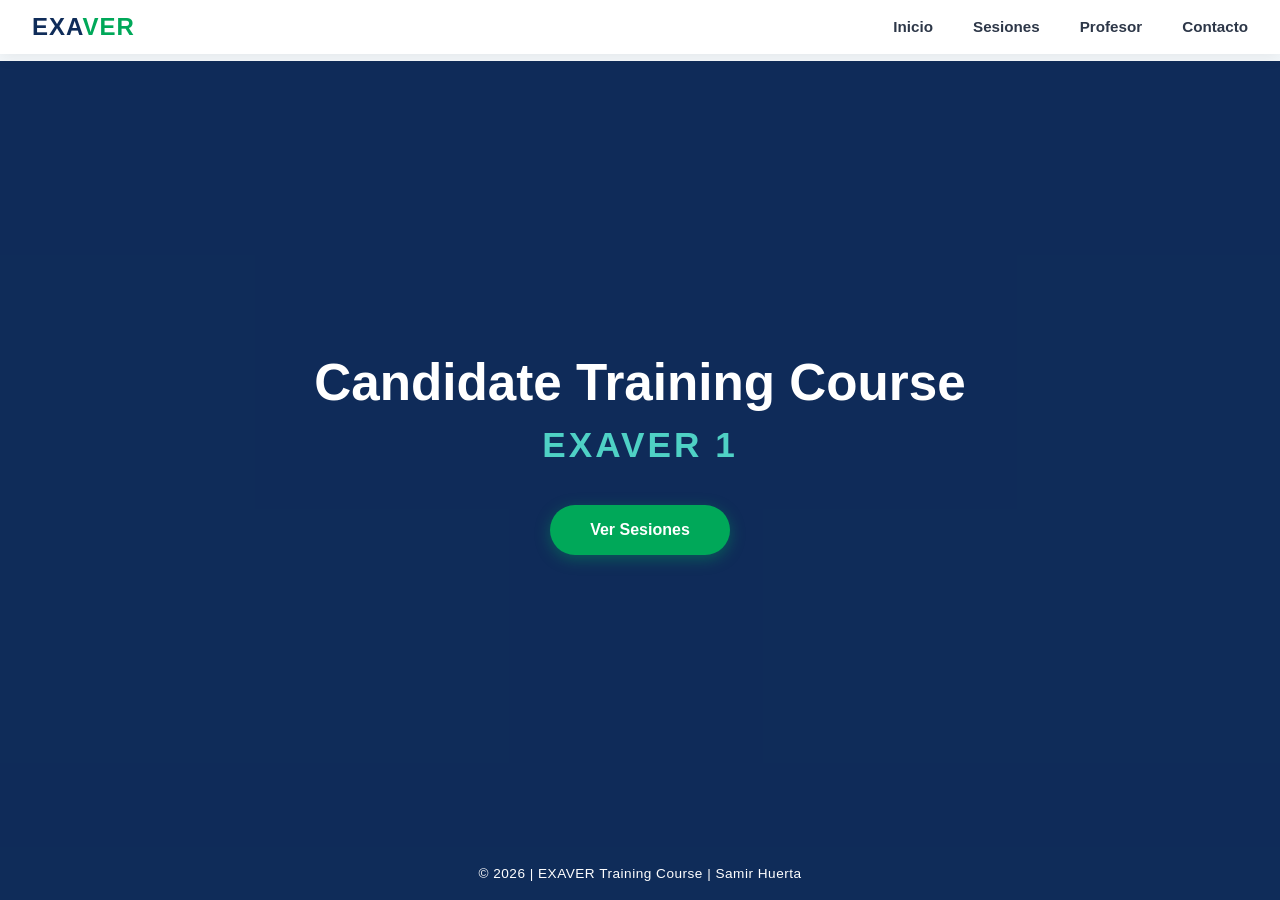
==== commit 76fcf438: "Add files via upload Update" ====
--- a/index.html
+++ b/index.html
@@ -48,7 +48,6 @@
             padding: 0.8rem 2rem;
         }
 
-        /* Logotipo en Texto (Punto 1) */
         .logo-text {
             font-size: 1.5rem;
             font-weight: 800;
@@ -78,23 +77,26 @@
             color: var(--exaver-green);
         }
 
-        /* Contenedor Principal Adaptable */
+        /* Contenedor Principal Ajustado sin espacios ni divisiones adicionales */
         .main-wrapper {
-            padding-top: 75px;
+            padding-top: 61px; /* Ajuste exacto a la altura del menú */
             flex: 1;
             display: flex;
-            align-items: center;
-            justify-content: center;
+            flex-direction: column;
             width: 100%;
-        }
-
-        /* Portada Fija */
+            position: relative;
+        }
+
+        /* Portada Fija Ocupando todo el espacio disponible */
         .hero-cover {
+            display: none;
             width: 100%;
-            height: calc(100vh - 75px);
+            flex: 1;
             background: url('image_718821.png') no-repeat center center;
             background-size: contain; 
             background-color: var(--exaver-blue);
+            opacity: 0;
+            transition: opacity 0.35s ease;
         }
 
         .hero-overlay {
@@ -136,14 +138,14 @@
             border-radius: 30px;
             cursor: pointer;
             box-shadow: 0 4px 15px rgba(0, 168, 89, 0.4);
-            transition: transform 0.2s ease, background-color 0.2s ease;
+            transition: transform 0.2s ease;
         }
 
         .btn-main:hover {
             transform: scale(1.05);
         }
 
-        /* Paneles de Contenido con Transiciones Elegantes (Punto 7) */
+        /* Paneles de Contenido con Transición de Desvanecido e Integración Limpia */
         .view-panel {
             display: none;
             background: var(--white);
@@ -152,14 +154,20 @@
             padding: 3rem;
             border-radius: 16px;
             box-shadow: 0 10px 30px rgba(0,0,0,0.05);
-            margin: 2rem auto;
+            margin: 3rem auto; /* Centrado vertical natural sin generar bordes extraños */
             opacity: 0;
-            transform: translateY(20px);
-            transition: opacity 0.4s cubic-bezier(0.16, 1, 0.3, 1), transform 0.4s cubic-bezier(0.16, 1, 0.3, 1);
+            transform: translateY(10px);
+            transition: opacity 0.35s ease, transform 0.35s ease;
         }
 
         .view-panel.modal-wide {
             max-width: 1100px;
+        }
+
+        /* Activación limpia mediante Flex/Block y Opacidad controlada */
+        .hero-cover.active {
+            display: flex;
+            opacity: 1;
         }
 
         .view-panel.active {
@@ -173,13 +181,14 @@
             font-size: 2rem;
             font-weight: 800;
             margin-bottom: 1rem;
+            text-align: center;
         }
 
         .divider {
             height: 3px;
             background: var(--exaver-green);
             width: 60px;
-            margin-bottom: 1.5rem;
+            margin: 0 auto 1.5rem auto;
         }
 
         .alert-box {
@@ -190,12 +199,14 @@
             border-left: 4px solid #E53E3E;
             margin-top: 1.5rem;
             font-weight: 500;
+            text-align: justify;
         }
 
         .text-content {
             color: #4A5568;
             font-size: 1.05rem;
             line-height: 1.7;
+            text-align: justify;
         }
 
         /* Configuración del Mapa de Sesiones */
@@ -218,6 +229,7 @@
             margin-bottom: 1.2rem;
             border-bottom: 1px solid rgba(255,255,255,0.2);
             padding-bottom: 0.5rem;
+            text-align: center;
         }
 
         .btn-group {
@@ -246,7 +258,7 @@
             width: 100%;
         }
 
-        /* Bloque de Detalles Internos */
+        /* Bloque de Detalles Internos Justificados */
         .detail-display {
             background: #fafbfc;
             border: 1px solid #e2e8f0;
@@ -260,6 +272,7 @@
             color: var(--exaver-blue);
             margin-bottom: 1rem;
             font-weight: 800;
+            text-align: left;
         }
 
         .info-block {
@@ -272,19 +285,22 @@
             font-size: 0.95rem;
             text-transform: uppercase;
             letter-spacing: 0.5px;
+            text-align: left;
         }
 
         .info-block p, .info-block ul {
             color: #4A5568;
             line-height: 1.6;
             font-size: 0.95rem;
+            text-align: justify;
+            transition: opacity 0.2s ease;
         }
 
         .info-block ul {
             padding-left: 1.2rem;
         }
 
-        /* Pie de página (Punto 3) */
+        /* Pie de página perfectamente acoplado */
         footer {
             text-align: center;
             padding: 1.2rem;
@@ -294,9 +310,10 @@
             font-weight: 500;
             letter-spacing: 0.5px;
             width: 100%;
-        }
-
-        /* DISPOSITIVOS MÓVILES (Punto 2 - Centrado Absoluto) */
+            margin-top: auto; /* Empuja el footer al fondo de la ventana de forma fluida */
+        }
+
+        /* DISPOSITIVOS MÓVILES */
         @media (max-width: 768px) {
             .navbar {
                 flex-direction: column;
@@ -311,6 +328,14 @@
                 justify-content: center;
             }
 
+            .main-wrapper {
+                padding-top: 105px; /* Compensa la barra expandida en móvil */
+            }
+
+            .hero-cover {
+                height: calc(100vh - 105px);
+            }
+
             .hero-content h1 {
                 font-size: 2rem;
             }
@@ -323,11 +348,7 @@
             .view-panel {
                 width: 95%;
                 padding: 1.5rem;
-                text-align: center;
-            }
-
-            .divider {
-                margin: 0 auto 1.5rem auto;
+                margin: 1.5rem auto;
             }
 
             .modules-grid {
@@ -339,7 +360,6 @@
             }
 
             .detail-display {
-                text-align: left;
                 padding: 1.2rem;
             }
         }
@@ -349,7 +369,6 @@
 
     <header>
         <nav class="navbar">
-            <!-- Logotipo de Texto Modificado (Punto 1) -->
             <a onclick="mostrarSeccion('home')" class="logo-text">
                 <span class="logo-exa">EXA</span><span class="logo-ver">VER</span>
             </a>
@@ -364,7 +383,6 @@
 
     <div class="main-wrapper">
 
-        <!-- Portada Inicial -->
         <main id="home" class="hero-cover">
             <div class="hero-overlay">
                 <div class="hero-content">
@@ -375,7 +393,6 @@
             </div>
         </main>
 
-        <!-- Apartado: Inicio -->
         <div id="modal-inicio" class="view-panel">
             <h2>Bienvenidos al Curso</h2>
             <div class="divider"></div>
@@ -385,13 +402,11 @@
             </div>
         </div>
 
-        <!-- Apartado: Sesiones (Flujo Corregido - Punto 4) -->
         <div id="modal-sesiones" class="view-panel modal-wide">
             <h2>Mapa Curricular por Sesiones</h2>
             <div class="divider"></div>
             
             <div class="modules-grid">
-                <!-- Reading & Writing -->
                 <div class="card">
                     <h3>Reading & Writing</h3>
                     <div class="btn-group">
@@ -403,7 +418,6 @@
                     </div>
                 </div>
 
-                <!-- Listening -->
                 <div class="card">
                     <h3>Listening</h3>
                     <div class="btn-group">
@@ -414,7 +428,6 @@
                     </div>
                 </div>
 
-                <!-- Speaking -->
                 <div class="card">
                     <h3>Speaking</h3>
                     <div class="btn-group">
@@ -425,7 +438,6 @@
                     </div>
                 </div>
 
-                <!-- Final Evaluation -->
                 <div class="card">
                     <h3>Final Evaluation</h3>
                     <div class="btn-group">
@@ -449,24 +461,21 @@
             </div>
         </div>
 
-        <!-- Apartado: Profesor (Modificado - Punto 5) -->
         <div id="modal-profesor" class="view-panel">
             <h2>Samir Huerta</h2>
             <div class="divider"></div>
-            <p class="text-content">Profesor e examinador oficial de EXAVER especializado en la instrucción estratégica del idioma inglés y el desarrollo de competencias para acreditaciones estandarizadas en entornos académicos universitarios.</p>
+            <p class="text-content">Profesor y examinador oficial de EXAVER especializado en la instrucción estratégica del idioma inglés y el desarrollo de competencias para acreditaciones estandarizadas en entornos académicos universitarios.</p>
         </div>
 
-        <!-- Apartado: Contacto (Modificado - Punto 6) -->
         <div id="modal-contacto" class="view-panel">
             <h2>Contacto</h2>
             <div class="divider"></div>
-            <p class="text-content">¿Tienes alguna duda sobre la gestión de tus materiales o las sesiones informativas?</p>
-            <p class="text-content" style="margin-top: 1rem; font-weight: 600; color: var(--exaver-blue);">ceshuerta@uv.mx</p>
+            <p class="text-content" style="text-align: center; margin-bottom: 1rem;">¿Tienes alguna duda sobre la gestión de tus materiales o las sesiones informativas?</p>
+            <p class="text-content" style="text-align: center; font-weight: 600; color: var(--exaver-blue); font-size: 1.2rem;">ceshuerta@uv.mx</p>
         </div>
 
     </div>
 
-    <!-- Pie de página formalizado (Punto 3) -->
     <footer>
         &copy; 2026 | EXAVER Training Course | Samir Huerta
     </footer>
@@ -479,9 +488,9 @@
             "7_8": { t: "Reading & Writing 07/08 — Part 4", f: "Esta sección entrena el Paper de Reading Part 4. Está dedicada a la lectura de comprensión profunda en textos extensos, donde se evalúan las opiniones del autor y detalles minuciosos.", o: ["Aprender a diferenciar de forma clara entre datos reales u objetivos y opiniones implícitas.", "Localizar evidencias textuales dentro de los párrafos para validar la opción correcta."] },
             "9_10": { t: "Reading & Writing 09/10 — Part 5", f: "Esta sección cierra el bloque enfocándose en el Paper de Reading Part 5 y el área de escritura de producción. Se practica la redacción guiada de textos cortos como correos o cartas formales e informales.", o: ["Conocer y aplicar los criterios de evaluación del examen: organización, vocabulario y cumplimiento de la tarea.", "Estructurar textos organizados utilizando plantillas prácticas de apertura y cierre."] },
             "11": { t: "Listening 11 — Part 1", f: "Esta sección cubre el Paper de Listening Part 1. Se centra en escuchar grabaciones o monólogos muy breves para identificar datos específicos muy puntuales (como horas, precios o nombres).", o: ["Aprender a retener información precisa en la mente mientras se maneja el audio de la prueba.", "Evitar caer en respuestas falsas causadas por las correcciones que hacen los propios hablantes en el audio."] },
-            "12": { t: "Listening 12 — Part 2", f: "Esta sección entrena el Paper de Listening Part 2. Consiste en escuchar una entrevista o monólogo largo y completar un formulario o un resumen con las palabras precisas que faltan.", o: ["Desarrollar la habilidad de predecir si el espacio en blanco requiere un número, un sustantivo o un verbo antes de escuchar el audio.", "Asegurar que la ortografía de las respuestas sea exacta para no perder puntaje."] },
+            "12": { t: "Listening 12 — Part 2", f: "Esta sección entrena el Paper de Listening Part 2. Consiste en escuchar una entrevista o monólogo largo y completar un formulario o un resumen con las palabras precisas que faltan.", o: ["Desarrollar la habilidad de predecir si el espacio en blanco requiere un número, un sustantivo o un verbo antes de escuchar el audio.", "Asegurar que la ortografía de las respuestas sea exactas para no perder puntaje."] },
             "13": { t: "Listening 13 — Part 3", f: "Esta sección se enfoca en el Paper de Listening Part 3. Consiste en escuchar a múltiples hablantes que opinan sobre un tema común para identificar sus actitudes o sentimientos.", o: ["Aprender a identificar estados de ánimo a través de la entonación y palabras clave.", "Entender expresiones cotidianas y frases hechas más allá del significado de cada palabra."] },
-            "14": { t: "Listening 14 — Part 4", f: "Esta sección cierra el área con el Paper de Listening Part 4. Trabajamos en el seguimiento de conversaciones o entrevistas extensas con intercambio continuo de ideas de principio a fin.", o: ["Mantener la concentración mental en grabaciones largas de 4 a 5 minutos continuos.", "Detectar las palabras de transición que indican que el audio avanzó a la siguiente pregunta."] },
+            "14": { t: "Listening 14 — Part 4", f: "Esta sección cierra el área con el Paper de Listening Part 4. Trabajamos en el seguimiento de conversaciones o entrevistas extensas con intercambio continuo de ideas de principio a fin.", o: ["Mantener la concentración mental en grabaciones largas de 4 a 5 minutos continuos.", "Detectar las palabras de transition que indican que el audio avanzó a la siguiente pregunta."] },
             "15": { t: "Speaking 15 — Part 1", f: "Esta sección inicia el entrenamiento del Paper de Speaking Part 1. Consiste en simular la entrevista personal directa con el examinador sobre temas familiares como rutinas, pasatiempos y estudios.", o: ["Aprender a extender las respuestas de forma natural para evitar contestar con una sola palabra.", "Estructurar explicaciones fluidas combinando tu opinión con un ejemplo breve."] },
             "16": { t: "Speaking 16 — Part 2", f: "Esta sección cubre el Paper de Speaking Part 2. Se practica la tarea colaborativa donde interactúas en pareja utilizando material visual de apoyo.", o: ["Aprender a respetar turnos de habla e invitar cordialmente a tu compañero a participar.", "Garantizar una distribución equilibrada del tiempo de conversación entre ambos."] },
             "17": { t: "Speaking 17 — Part 3", f: "Esta sección aborda el Paper de Speaking Part 3. Está dedicada al turno extendido individual, donde debes hablar de forma continua sobre un tema sin ayuda del examinador.", o: ["Aprender a ordenar tus ideas lógicamente usando conectores del discurso.", "Utilizar técnicas de paráfrasis (explicar algo de otra forma) cuando olvides una palabra específica."] },
@@ -489,31 +498,33 @@
             "19_20": { t: "Final Evaluation 19/20 — Cierre", f: "Esta sección final integra un simulacro completo del examen (1.5 horas) bajo condiciones oficiales, seguido de una revisión a fondo de los resultados.", o: ["Medir la resistencia mental frente a los tiempos de examen y practicar el vaciado correcto en la hoja de respuestas.", "Identificar errores comunes persistentes para corregirlos de manera consciente antes del examen definitivo."] }
         };
 
-        // Corrección del Sistema de Control de Navegación e Inicialización Limpia (Punto 4 y 7)
         function mostrarSeccion(id) {
-            const homeEl = document.getElementById('home');
-            
-            // Ocultar primero todos los paneles activos con remoción de clases de transición
-            document.querySelectorAll('.view-panel').forEach(panel => {
-                panel.classList.remove('active');
+            // Ocultar de inmediato todos los paneles quitando la clase activa
+            document.querySelectorAll('.view-panel, .hero-cover').forEach(el => {
+                el.classList.remove('active');
+                el.style.display = 'none';
             });
 
-            if (id === 'home') {
-                homeEl.style.display = 'block';
-            } else {
-                homeEl.style.display = 'none';
-                const targetPanel = document.getElementById(id);
-                if (targetPanel) {
-                    targetPanel.classList.add('active');
+            // Dar un margen mínimo para que actúe la animación del desvanecido
+            setTimeout(() => {
+                const target = document.getElementById(id);
+                if (target) {
+                    if (id === 'home') {
+                        target.style.display = 'flex';
+                    } else {
+                        target.style.display = 'block';
+                    }
+                    // Forzar el reflujo del navegador para asegurar la transición suave de opacidad
+                    target.offsetHeight; 
+                    target.classList.add('active');
                     
-                    // Resetear el visor de sesiones por defecto si se reingresa al panel
                     if (id === 'modal-sesiones') {
                         document.getElementById('panel-titulo').innerText = "Selecciona una sesión";
                         document.getElementById('panel-foco').innerText = "Haz clic en cualquiera de los botones verdes numéricos de arriba para consultar el desglose académico de los contenidos correspondientes en esta misma sección.";
                         document.getElementById('panel-objetivos').innerHTML = "<li>Visualización interactiva e inmediata de metas analíticas del Paper.</li>";
                     }
                 }
-            }
+            }, 30);
         }
 
         function cambiarDetalle(id) {
@@ -523,7 +534,6 @@
                 const foco = document.getElementById('panel-foco');
                 const objetivos = document.getElementById('panel-objetivos');
 
-                // Pequeña transición de desvanecimiento interna para el cambio de texto
                 [titulo, foco, objetivos].forEach(el => el.style.opacity = 0);
 
                 setTimeout(() => {
@@ -539,7 +549,6 @@
             }
         }
 
-        // Ejecución inicial inequívoca
         window.addEventListener('DOMContentLoaded', () => {
             mostrarSeccion('home');
         });
